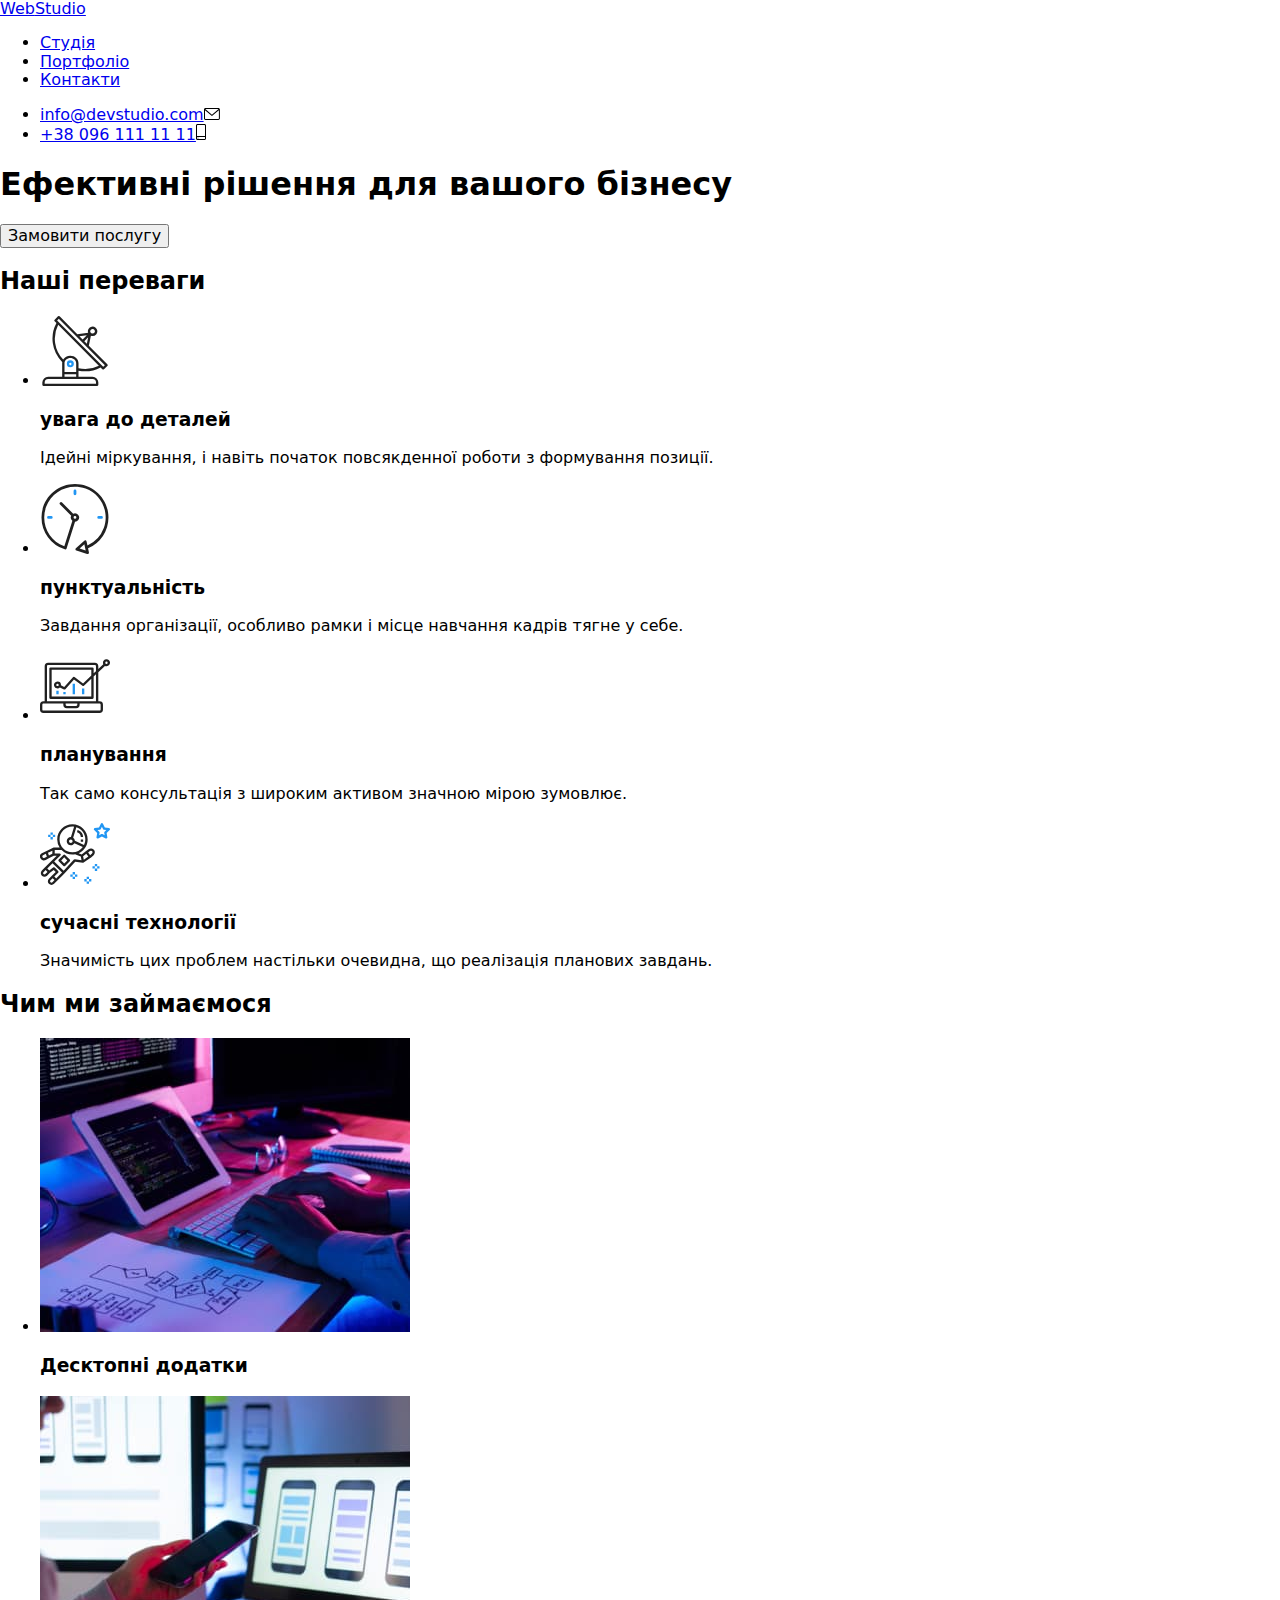
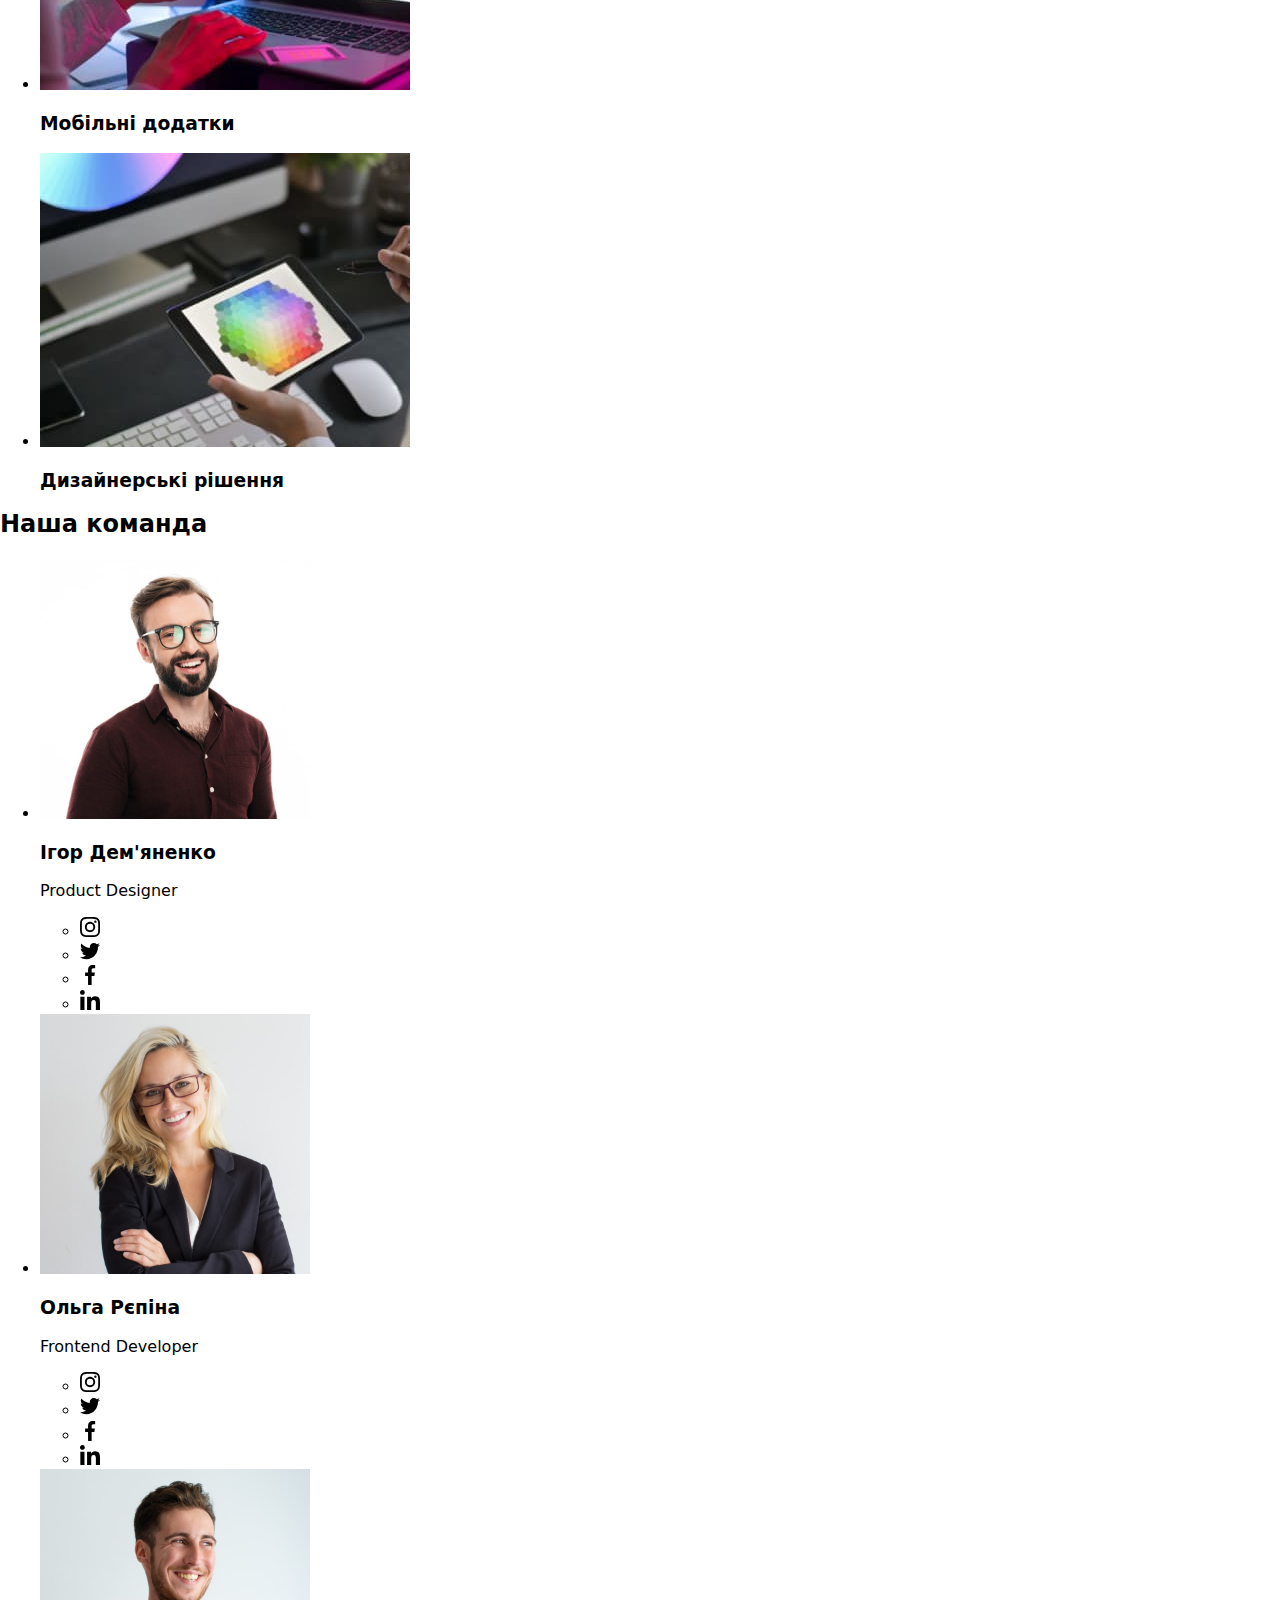
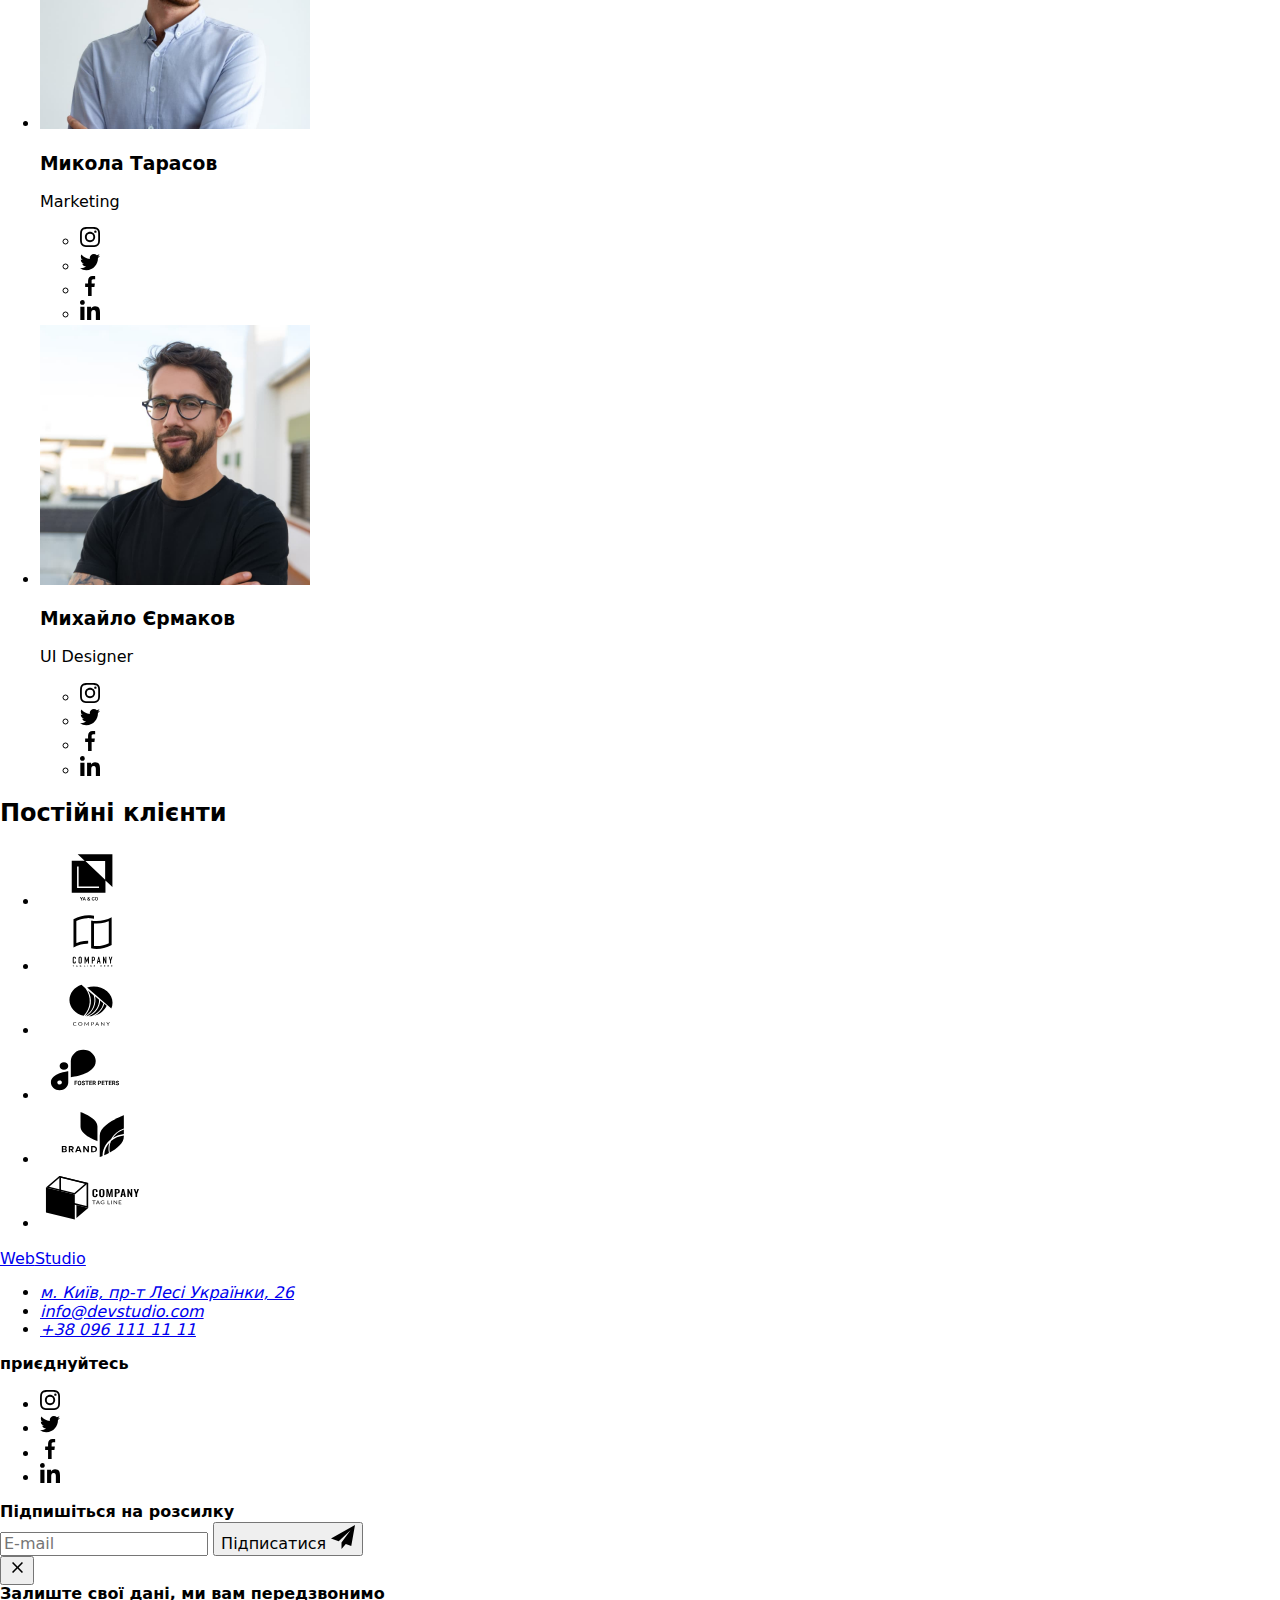
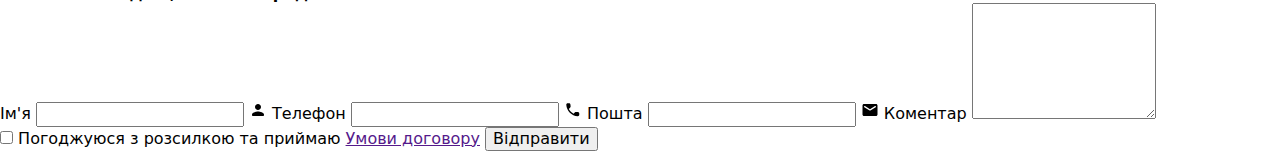
==== index.html @ 2014c384 "копіює минуле ДЗ, кірм стилів" ====
<!DOCTYPE html>
<html lang="uk">

<head>
  <meta charset="UTF-8" />
  <meta http-equiv="X-UA-Compatible" content="IE=edge" />
  <meta name="viewport" content="width=device-width, initial-scale=1.0" />
  <title>Web Studio</title>
  <link rel="preconnect" href="https://fonts.googleapis.com" />
  <link rel="preconnect" href="https://fonts.gstatic.com" crossorigin>
  <link href="https://fonts.googleapis.com/css2?family=Raleway:wght@700&family=Roboto:wght@400;500;700;900&display=swap"
    rel="stylesheet" />
  <link rel="stylesheet" href="https://cdnjs.cloudflare.com/ajax/libs/modern-normalize/1.1.0/modern-normalize.css"
    integrity="sha512-Y0MM+V6ymRKN2zStTqzQ227DWhhp4Mzdo6gnlRnuaNCbc+YN/ZH0sBCLTM4M0oSy9c9VKiCvd4Jk44aCLrNS5Q=="
    crossorigin="anonymous" referrerpolicy="no-referrer" />
  <link rel="stylesheet" href="./css/styles.css" />

<body>
  <header class="header">
    <div class="header-content container">
      <nav class="navigation">
        <a lang="en" class="header-logo" href="./index.html">
          <span class="accent">Web</span>Studio
        </a>
        <ul class="navigation-list">
          <li class="navigation-list-item accent-line"><a class="accent-navigation navigation-link"
              href="./index.html">Студія</a>
          </li>
          <li class="navigation-list-item"><a class="navigation-link" href="./portfolio.html">Портфоліо</a></li>
          <li class="navigation-list-item"><a class="navigation-link" href="/">Контакти</a></li>
        </ul>
      </nav>
      <div class="contact-container">
        <ul class="contact-list">
          <li class="contact-list-item">
            <div class="contact-icon">
              <a class="contact-link" href="mailto:info@devstudio.com">
                info@devstudio.com<svg width="16" height="12" class="contact-icon-svg">
                  <use href="./images/icons.svg#icon-envelope"></use>
                </svg>
              </a>
            </div>
          </li>
          <li class="contact-list-item">
            <div class="contact-icon">
              <a class="contact-link" href="tel:+380961111111">+38 096 111 11 11<svg width="10" height="16"
                  class="contact-icon-svg">
                  <use href="./images/icons.svg#icon-phone"></use>
                </svg>
              </a>
            </div>
          </li>
        </ul>
      </div>
    </div>
  </header>
  <main class="main">
    <section class="hiro-section">
      <div class="container">
        <h1 class="hiro-title">Ефективні рішення для вашого бізнесу</h1>
        <button data-modal-open type="button" class="hiro-button">Замовити послугу</button>
      </div>
    </section>

    <section class="advantage section">
      <div class="container">
        <h2 class="caption visually-hidden">Наші переваги</h2>
        <ul class="advantage-list list">
          <li class="list-item">
            <div class="advantage-container-icon">
              <svg width="70" height="70" class="advantage-icon">
                <use href="./images/icons.svg#icon-antenna"></use>
              </svg>
            </div>
            <h3 class="title">увага до деталей</h3>
            <p class="text">
              Ідейні міркування, і навіть початок повсякденної роботи з
              формування позиції.
            </p>
          </li>
          <li class="list-item">
            <div class="advantage-container-icon">
              <svg width="70" height="70" class="advantage-icon">
                <use href="./images/icons.svg#icon-clock"></use>
              </svg>
            </div>
            <h3 class="title">пунктуальність</h3>
            <p class="text">
              Завдання організації, особливо рамки і місце навчання кадрів тягне
              у себе.
            </p>
          </li>
          <li class="list-item">
            <div class="advantage-container-icon">
              <svg width="70" height="70" class="advantage-icon">
                <use href="./images/icons.svg#icon-diagram"></use>
              </svg>
            </div>
            <h3 class="title">планування</h3>
            <p class="text">
              Так само консультація з широким активом значною мірою зумовлює.
            </p>
          </li>
          <li class="list-item">
            <div class="advantage-container-icon">
              <svg width="70px" height="70" class="advantage-icon">
                <use href="./images/icons.svg#icon-astronaut"></use>
              </svg>
            </div>
            <h3 class="title">сучасні технології</h3>
            <p class="text">
              Значимість цих проблем настільки очевидна, що реалізація планових
              завдань.
            </p>
          </li>
        </ul>
      </div>
    </section>

    <section class="working section">
      <div class="container">
        <h2 class="caption">Чим ми займаємося</h2>
        <ul class="list">
          <li class="list-item">
            <div class="working-position"> <img class="img" src="./images/page1.jpg" alt="Розробка стркутури пробукту"
                width="370" />
              <h3 class="working-title">Десктопні додатки</h3>
            </div>
          </li>
          <li class="list-item">
            <div class="working-position"> <img class="img" src="./images/page2.jpg" alt="Розробка мобільних додатків"
                width="370" />
              <h3 class="working-title">Мобільні додатки</h3>
            </div>
          </li>
          <li class="list-item">
            <div class="working-position"> <img class="img" src="./images/page3.jpg" alt="Дизайн додатків"
                width="370" />
              <h3 class="working-title">Дизайнерські рішення</h3>
            </div>
          </li>
        </ul>
      </div>
    </section>


    <section class="team section">
      <div class="container">
        <h2 class="caption">Наша команда</h2>
        <ul class="list">
          <li class="list-item">
            <img class="img" src="./images/img.jpg" alt="Ігор Дем'яненко Продукт дизайнер" width="270" />
            <div class="team-content">
              <h3 class="title">Ігор Дем'яненко</h3>
              <p class="text" lang="en">Product Designer</p>
              <div class="team-icon">
                <ul class="team-list-icon">
                  <li class="team-item-icon">
                    <a class="team-icon-link" href="https://www.instagram.com/">
                      <svg width="20" height="20" class="team-icon-svg">
                        <use href="./images/icons.svg#icon-instagram"></use>
                      </svg>
                    </a>
                  </li>
                  <li class="team-item-icon">
                    <a class="team-icon-link" href="https://twitter.com/?lang=uk">
                      <svg width="20" height="20" class="team-icon-svg">
                        <use href="./images/icons.svg#icon-twitter"></use>
                      </svg>
                    </a>
                  </li>
                  <li class="team-item-icon">
                    <a class="team-icon-link" href="https://uk-ua.facebook.com/">
                      <svg width="20" height="20" class="team-icon-svg">
                        <use href="./images/icons.svg#icon-facebook"></use>
                      </svg>
                    </a>
                  </li>
                  <li class="team-item-icon">
                    <a class="team-icon-link" href="https://www.linkedin.com/">
                      <svg width="20" height="20" class="team-icon-svg">
                        <use href="./images/icons.svg#icon-linkedin"></use>
                      </svg>
                    </a>
                  </li>
                </ul>
              </div>
            </div>
          </li>
          <li class="list-item">
            <img class="img" src="./images/img1.jpg" alt="Ольга Рєпіна Фронтенд розробник" width="270" />
            <div class="team-content">
              <h3 class="title">Ольга Рєпіна</h3>
              <p class="text" lang="en">Frontend Developer</p>
              <div class="team-icon">
                <ul class="team-list-icon">
                  <li class="team-item-icon">
                    <a class="team-icon-link" href="https://www.instagram.com/">
                      <svg width="20" height="20" class="team-icon-svg">
                        <use href="./images/icons.svg#icon-instagram"></use>
                      </svg>
                    </a>
                  </li>
                  <li class="team-item-icon">
                    <a class="team-icon-link" href="https://twitter.com/?lang=uk">
                      <svg width="20" height="20" class="team-icon-svg">
                        <use href="./images/icons.svg#icon-twitter"></use>
                      </svg>
                    </a>
                  </li>
                  <li class="team-item-icon">
                    <a class="team-icon-link" href="https://uk-ua.facebook.com/">
                      <svg width="20" height="20" class="team-icon-svg">
                        <use href="./images/icons.svg#icon-facebook"></use>
                      </svg>
                    </a>
                  </li>
                  <li class="team-item-icon">
                    <a class="team-icon-link" href="https://www.linkedin.com/">
                      <svg width="20" height="20" class="team-icon-svg">
                        <use href="./images/icons.svg#icon-linkedin"></use>
                      </svg>
                    </a>
                  </li>
                </ul>
              </div>
            </div>
          </li>
          <li class="list-item">
            <img class="img" src="./images/img2.jpg" alt="Микола Тарасов Маркетолог" width="270" />
            <div class="team-content">
              <h3 class="title">Микола Тарасов</h3>
              <p class="text" lang="en">Marketing</p>
              <div class="team-icon">
                <ul class="team-list-icon">
                  <li class="team-item-icon">
                    <a class="team-icon-link" href="https://www.instagram.com/">
                      <svg width="20" height="20" class="team-icon-svg">
                        <use href="./images/icons.svg#icon-instagram"></use>
                      </svg>
                    </a>
                  </li>
                  <li class="team-item-icon">
                    <a class="team-icon-link" href="https://twitter.com/?lang=uk">
                      <svg width="20" height="20" class="team-icon-svg">
                        <use href="./images/icons.svg#icon-twitter"></use>
                      </svg>
                    </a>
                  </li>
                  <li class="team-item-icon">
                    <a class="team-icon-link" href="https://uk-ua.facebook.com/">
                      <svg width="20" height="20" class="team-icon-svg">
                        <use href="./images/icons.svg#icon-facebook"></use>
                      </svg>
                    </a>
                  </li>
                  <li class="team-item-icon">
                    <a class="team-icon-link" href="https://www.linkedin.com/">
                      <svg width="20" height="20" class="team-icon-svg">
                        <use href="./images/icons.svg#icon-linkedin"></use>
                      </svg>
                    </a>
                  </li>
                </ul>
              </div>
            </div>
          </li>
          <li class="list-item">
            <img class="img" src="./images/img3.jpg" alt="Михайло Єрмаков Дизайнер" width="270" />
            <div class="team-content">
              <h3 class="title">Михайло Єрмаков</h3>
              <p class="text" lang="en">UI Designer</p>
              <div class="team-icon">
                <ul class="team-list-icon">
                  <li class="team-item-icon">
                    <a class="team-icon-link" href="https://www.instagram.com/">
                      <svg width="20" height="20" class="team-icon-svg">
                        <use href="./images/icons.svg#icon-instagram"></use>
                      </svg>
                    </a>
                  </li>
                  <li class="team-item-icon">
                    <a class="team-icon-link" href="https://twitter.com/?lang=uk">
                      <svg width="20" height="20" class="team-icon-svg">
                        <use href="./images/icons.svg#icon-twitter"></use>
                      </svg>
                    </a>
                  </li>
                  <li class="team-item-icon">
                    <a class="team-icon-link" href="https://uk-ua.facebook.com/">
                      <svg width="20" height="20" class="team-icon-svg">
                        <use href="./images/icons.svg#icon-facebook"></use>
                      </svg>
                    </a>
                  </li>
                  <li class="team-item-icon">
                    <a class="team-icon-link" href="https://www.linkedin.com/">
                      <svg width="20" height="20" class="team-icon-svg">
                        <use href="./images/icons.svg#icon-linkedin"></use>
                      </svg>
                    </a>
                  </li>
                </ul>
              </div>
            </div>
          </li>
        </ul>
      </div>
    </section>
    <section class="clients">
      <div class="container">
        <h2 class="caption">Постійні клієнти
        </h2>
        <ul class="clients-list list">
          <li class="clients-icon-item"><a class="clients-icon-link" href="">
              <svg class="clients-icon-svg" width="106" height="60">
                <use href="./images/icons.svg#icon-Logo1"></use>
              </svg>
            </a>
          </li>
          <li class="clients-icon-item"><a class="clients-icon-link" href="">
              <svg class="clients-icon-svg" width="106" height="60">
                <use href="./images/icons.svg#icon-Logo2"></use>
              </svg>
            </a>
          </li>
          <li class="clients-icon-item"><a class="clients-icon-link" href="">
              <svg class="clients-icon-svg" width="106" height="60">
                <use href="./images/icons.svg#icon-Logo3"></use>
              </svg>
            </a>
          </li>
          <li class="clients-icon-item"><a class="clients-icon-link" href="">
              <svg class="clients-icon-svg" width="106" height="60">
                <use href="./images/icons.svg#icon-Logo4"></use>
              </svg>
            </a>
          </li>
          <li class="clients-icon-item"><a class="clients-icon-link" href="">
              <svg class="clients-icon-svg" width="106" height="60">
                <use href="./images/icons.svg#icon-Logo5"></use>
              </svg>
            </a>
          </li>
          <li class="clients-icon-item"><a class="clients-icon-link" href="">
              <svg class="clients-icon-svg" width="106" height="60">
                <use href="./images/icons.svg#icon-Logo6"></use>
              </svg>
            </a>
          </li>
        </ul>
      </div>
    </section>
  </main>
  <footer class="footer">
    <div class="footer-flexbox container">
      <div class="footer-flex-adress">
        <a lang="en" class="footer-logo" href="./index.html">
          <span class="accent">Web</span>Studio
        </a>
        <address class="footer-adress">
          <ul class="footer-list">
            <li class="list-item"><a class="footer-link" href="/"><span class="footer-span">м. Київ, пр-т Лесі
                  Українки,
                  26</span></a></li>
            <li class="list-item"><a class="footer-link" href="mailto:info@devstudio.com">info@devstudio.com</a>
            </li>
            <li class="list-item"><a class="footer-link" href="tel:+380961111111">+38 096 111 11 11</a></li>
          </ul>
        </address>
      </div>
      <div class="footer-flex-icon">
        <strong class="footer-caption">приєднуйтесь</strong>
        <ul class="footer-list-icon">
          <li class="footer-item-icon">
            <a class="footer-icon-link" href="https://www.instagram.com/">
              <svg width="20" height="20" class="team-icon-svg">
                <use href="./images/icons.svg#icon-instagram"></use>
              </svg>
            </a>
          </li>
          <li class="footer-item-icon">
            <a class="footer-icon-link" href="https://twitter.com/?lang=uk">
              <svg width="20" height="20" class="team-icon-svg">
                <use href="./images/icons.svg#icon-twitter"></use>
              </svg>
            </a>
          </li>
          <li class="footer-item-icon">
            <a class="footer-icon-link" href="https://uk-ua.facebook.com/">
              <svg width="20" height="20" class="team-icon-svg">
                <use href="./images/icons.svg#icon-facebook"></use>
              </svg>
            </a>
          </li>
          <li class="footer-item-icon">
            <a class="footer-icon-link" href="https://www.linkedin.com/">
              <svg width="20" height="20" class="team-icon-svg">
                <use href="./images/icons.svg#icon-linkedin"></use>
              </svg>
            </a>
          </li>
        </ul>
      </div>
      <div class="footer-form-position">
        <strong class="footer-caption">Підпишіться на розсилку</strong>
        <form class="footer-form">
          <label class="footer-label">
            <input class="footer-input" lang="en" type="email" placeholder="E-mail" />
          </label>
          <button type="submit" class="footer-form-btn">Підписатися
            <svg width="24" height="24" class="footer-form-icon">
              <use href="./images/icons.svg#icon-send"></use>
            </svg>
          </button>
        </form>
      </div>
    </div>
  </footer>
  <!-- модальне вікно -->
  <div data-modal class="backdrop is-hidden">
    <div class="modal">
      <button type="button" class="modal-button" data-modal-close>
        <svg width="18" height="18">
          <use href="./images/icons.svg#icon-close"></use>
        </svg>
      </button>
      <form class="form">
        <strong class="form-title">Залиште свої дані, ми вам передзвонимо</strong>

        <div class="form-position">
          <label for="name" class="label">Ім'я
            <input type="text" class="label-input" id="name">
            <svg class="form-icon" width="18" height="18">
              <use href="./images/icons.svg#icon-person"></use>
            </svg>
          </label>

          <label for="tel" class="label">Телефон
            <input type="tel" class="label-input" id="tel">
            <svg class="form-icon" width="18" height="18">
              <use href="./images/icons.svg#icon-phone2"></use>
            </svg>
          </label>

          <label for="email" class="label">Пошта
            <input type="email" class="label-input" id="email">
            <svg class="form-icon" width="18" height="18">
              <use href="./images/icons.svg#icon-email"></use>
            </svg>
          </label>

          <label class="label">Коментар
            <textarea class="form-textarea" name="textarea" rows="6" placeholder="Введіть текст">
                   </textarea>
          </label>
        </div>
        <label for="checkbox" class="label-checkbox">
          <input type="checkbox" class="input-checkbox" id="checkbox">
          <span class="icon-checkbox"></span>
          Погоджуюся з розсилкою та приймаю <a href="" class="form-link">Умови
            договору</a>
        </label>

        <button type="submit" class="form-btn">Відправити</button>

      </form>
    </div>

  </div>

  <script src="./js/modal.js"></script>
</body>

</html>
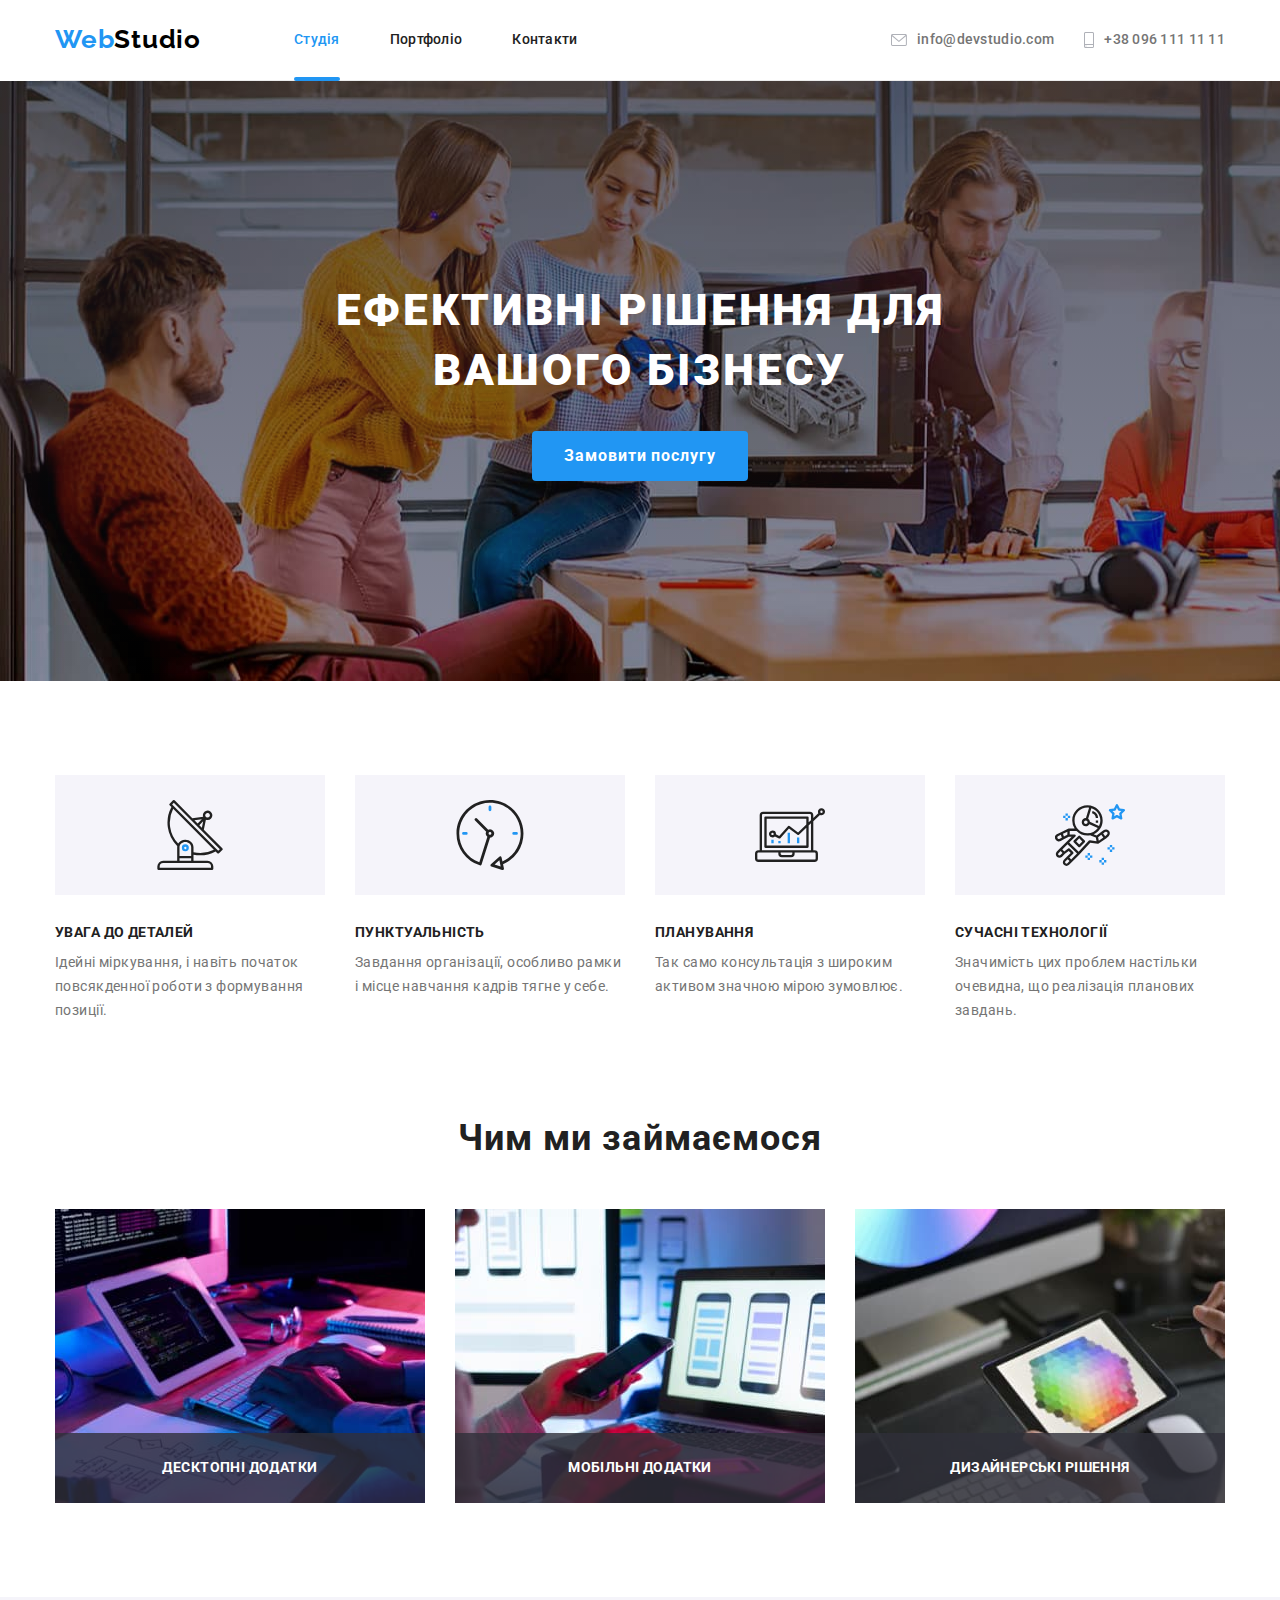
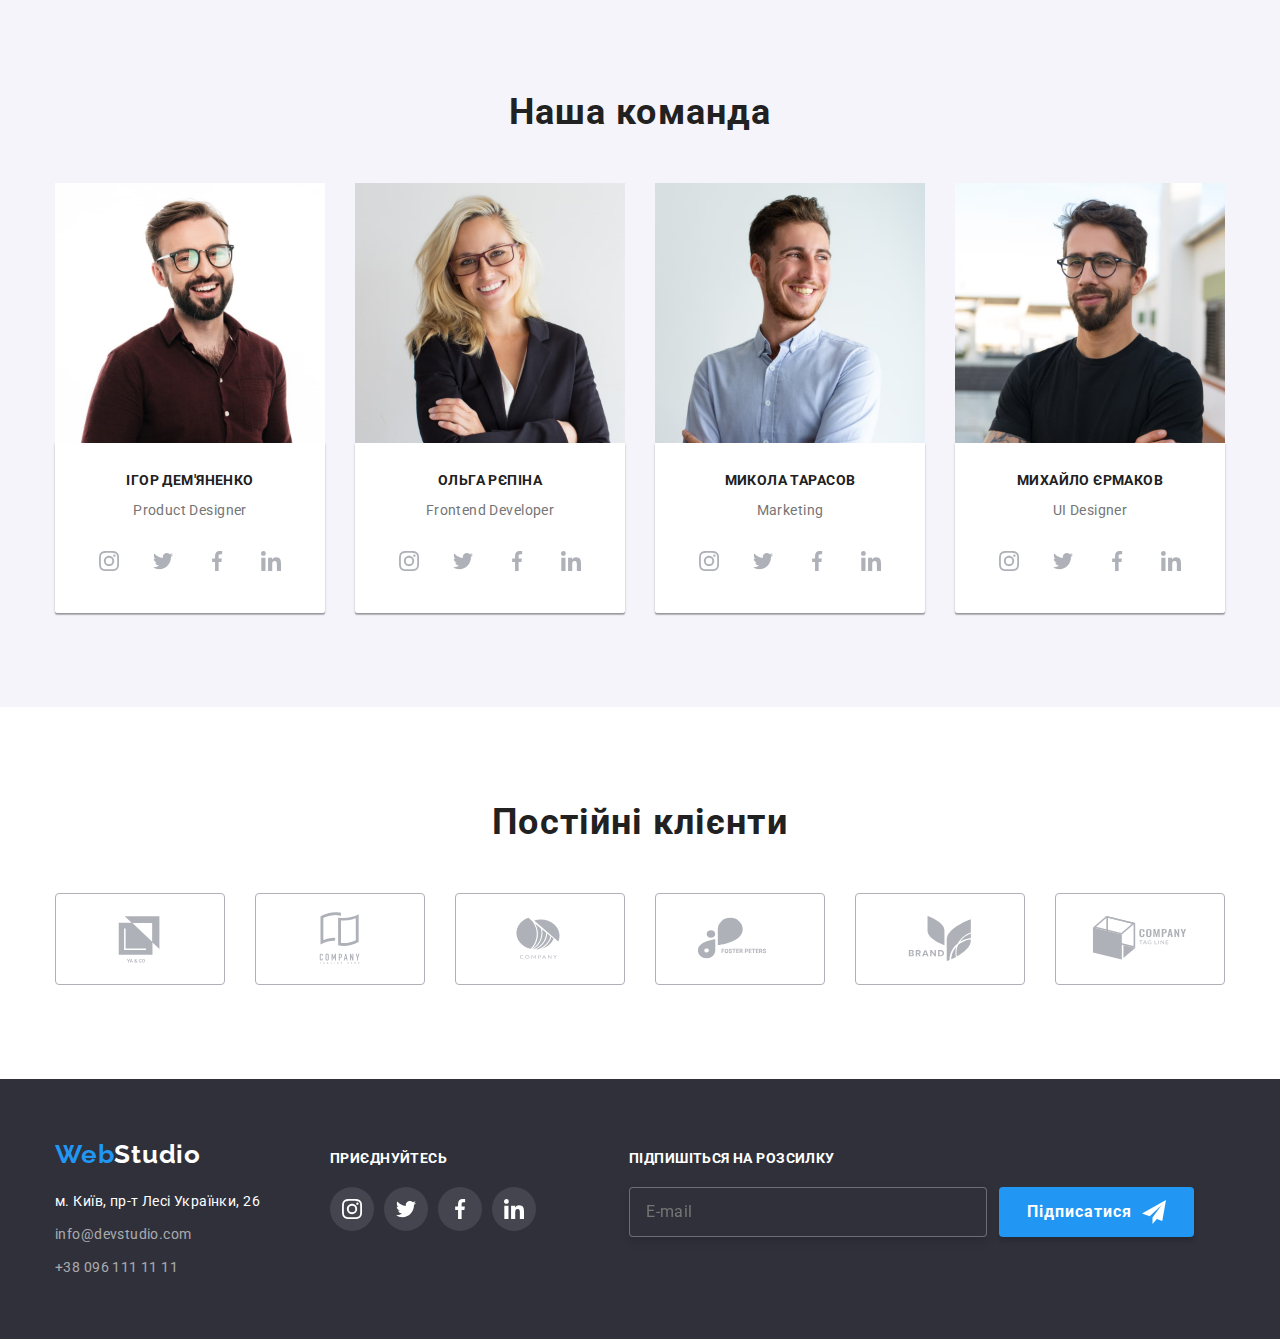
==== commit 55374d6c: "переіменування класів по BEM+ підлючення scss index.html" ====
--- a/index.html
+++ b/index.html
@@ -13,403 +13,400 @@
   <link rel="stylesheet" href="https://cdnjs.cloudflare.com/ajax/libs/modern-normalize/1.1.0/modern-normalize.css"
     integrity="sha512-Y0MM+V6ymRKN2zStTqzQ227DWhhp4Mzdo6gnlRnuaNCbc+YN/ZH0sBCLTM4M0oSy9c9VKiCvd4Jk44aCLrNS5Q=="
     crossorigin="anonymous" referrerpolicy="no-referrer" />
-  <link rel="stylesheet" href="./css/styles.css" />
+  <link rel="stylesheet" href="./css/main.min.css" />
 
 <body>
-  <header class="header">
-    <div class="header-content container">
-      <nav class="navigation">
-        <a lang="en" class="header-logo" href="./index.html">
-          <span class="accent">Web</span>Studio
+  <header class="header container">
+    <nav class="navigation">
+      <a lang="en" class="logo" href="./index.html">
+        <span class="logo--accent">Web</span>Studio
+      </a>
+      <ul class="navigation__list">
+        <li class="navigation__item accent-line"><a class="navigation__link navigation__link--accent"
+            href="./index.html">Студія</a>
+        </li>
+        <li class="navigation__item"><a class="navigation__link" href="./portfolio.html">Портфоліо</a></li>
+        <li class="navigation__item"><a class="navigation__link" href="/">Контакти</a></li>
+      </ul>
+    </nav>
+    <!-- <div class="contact-container"> -->
+    <ul class="contact__list">
+      <li class="contact__item">
+        <!-- <div class="contact__icon"> -->
+        <a class="contact__link" href="mailto:info@devstudio.com">
+          info@devstudio.com<svg width="16" height="12" class="contact__icon">
+            <use href="./images/icons.svg#icon-envelope"></use>
+          </svg>
         </a>
-        <ul class="navigation-list">
-          <li class="navigation-list-item accent-line"><a class="accent-navigation navigation-link"
-              href="./index.html">Студія</a>
-          </li>
-          <li class="navigation-list-item"><a class="navigation-link" href="./portfolio.html">Портфоліо</a></li>
-          <li class="navigation-list-item"><a class="navigation-link" href="/">Контакти</a></li>
-        </ul>
-      </nav>
-      <div class="contact-container">
-        <ul class="contact-list">
-          <li class="contact-list-item">
-            <div class="contact-icon">
-              <a class="contact-link" href="mailto:info@devstudio.com">
-                info@devstudio.com<svg width="16" height="12" class="contact-icon-svg">
-                  <use href="./images/icons.svg#icon-envelope"></use>
-                </svg>
-              </a>
-            </div>
-          </li>
-          <li class="contact-list-item">
-            <div class="contact-icon">
-              <a class="contact-link" href="tel:+380961111111">+38 096 111 11 11<svg width="10" height="16"
-                  class="contact-icon-svg">
-                  <use href="./images/icons.svg#icon-phone"></use>
-                </svg>
-              </a>
-            </div>
-          </li>
-        </ul>
-      </div>
-    </div>
+        <!-- </div> -->
+      </li>
+      <li class="contact__item">
+        <!-- <div class="contact__icon"> -->
+        <a class="contact__link" href="tel:+380961111111">+38 096 111 11 11<svg width="10" height="16"
+            class="contact__icon">
+            <use href="./images/icons.svg#icon-phone"></use>
+          </svg>
+        </a>
+        <!-- </div> -->
+      </li>
+    </ul>
+    <!-- </div> -->
   </header>
   <main class="main">
-    <section class="hiro-section">
-      <div class="container">
-        <h1 class="hiro-title">Ефективні рішення для вашого бізнесу</h1>
-        <button data-modal-open type="button" class="hiro-button">Замовити послугу</button>
+    <section class="hero-section">
+      <div class="container hero__container">
+        <h1 class="hero__title">Ефективні рішення для вашого бізнесу</h1>
+        <button data-modal-open type="button" class="hero__button">Замовити послугу</button>
       </div>
     </section>
 
-    <section class="advantage section">
+    <section class="advantage container">
+      <!-- <div class="container"> -->
+      <h2 class="caption visually-hidden">Наші переваги</h2>
+      <ul class="advantage__list">
+        <li class="advantage__item">
+          <div class="advantage__container">
+            <svg width="70" height="70" class="advantage__icon">
+              <use href="./images/icons.svg#icon-antenna"></use>
+            </svg>
+          </div>
+          <h3 class="title">увага до деталей</h3>
+          <p class="text">
+            Ідейні міркування, і навіть початок повсякденної роботи з
+            формування позиції.
+          </p>
+        </li>
+        <li class="advantage__item">
+          <div class="advantage__container">
+            <svg width="70" height="70" class="advantage__icon">
+              <use href="./images/icons.svg#icon-clock"></use>
+            </svg>
+          </div>
+          <h3 class="title">пунктуальність</h3>
+          <p class="text">
+            Завдання організації, особливо рамки і місце навчання кадрів тягне
+            у себе.
+          </p>
+        </li>
+        <li class="advantage__item">
+          <div class="advantage__container">
+            <svg width="70" height="70" class="advantage__icon">
+              <use href="./images/icons.svg#icon-diagram"></use>
+            </svg>
+          </div>
+          <h3 class="title">планування</h3>
+          <p class="text">
+            Так само консультація з широким активом значною мірою зумовлює.
+          </p>
+        </li>
+        <li class="advantage__item">
+          <div class="advantage__container">
+            <svg width="70px" height="70" class="advantage__icon">
+              <use href="./images/icons.svg#icon-astronaut"></use>
+            </svg>
+          </div>
+          <h3 class="title">сучасні технології</h3>
+          <p class="text">
+            Значимість цих проблем настільки очевидна, що реалізація планових
+            завдань.
+          </p>
+        </li>
+      </ul>
+      <!-- </div> -->
+    </section>
+
+    <section class="working container">
+      <!-- <div class=""> -->
+      <h2 class="caption">Чим ми займаємося</h2>
+      <ul class="working__list">
+        <li class="working__item">
+          <div class="working__position"> <img class="img" src="./images/page1.jpg" alt="Розробка стркутури пробукту"
+              width="370" />
+            <h3 class="title working__title">Десктопні додатки</h3>
+          </div>
+        </li>
+        <li class="working__item">
+          <div class="working__position"> <img class="img" src="./images/page2.jpg" alt="Розробка мобільних додатків"
+              width="370" />
+            <h3 class="title working__title">Мобільні додатки</h3>
+          </div>
+        </li>
+        <li class="working__item">
+          <div class="working__position"> <img class="img" src="./images/page3.jpg" alt="Дизайн додатків" width="370" />
+            <h3 class="title working__title">Дизайнерські рішення</h3>
+          </div>
+        </li>
+      </ul>
+      <!-- </div> -->
+    </section>
+
+
+    <section class="team">
       <div class="container">
-        <h2 class="caption visually-hidden">Наші переваги</h2>
-        <ul class="advantage-list list">
-          <li class="list-item">
-            <div class="advantage-container-icon">
-              <svg width="70" height="70" class="advantage-icon">
-                <use href="./images/icons.svg#icon-antenna"></use>
-              </svg>
+        <h2 class="caption">Наша команда</h2>
+        <ul class="team__list">
+          <li class="team__item">
+            <img class="img" src="./images/img.jpg" alt="Ігор Дем'яненко Продукт дизайнер" width="270" />
+            <div class="team__card">
+              <h3 class="title">Ігор Дем'яненко</h3>
+              <p class="text" lang="en">Product Designer</p>
+              <!-- <div class="team-position"> -->
+              <ul class="team-icon__list">
+                <li class="team-icon__item">
+                  <a class="team-icon__link" href="https://www.instagram.com/">
+                    <svg width="20" height="20" class="icon team__icon">
+                      <use href="./images/icons.svg#icon-instagram"></use>
+                    </svg>
+                  </a>
+                </li>
+                <li class="team-item__icon">
+                  <a class="team-icon__link" href="https://twitter.com/?lang=uk">
+                    <svg width="20" height="20" class="icon team__icon">
+                      <use href="./images/icons.svg#icon-twitter"></use>
+                    </svg>
+                  </a>
+                </li>
+                <li class="team-item__icon">
+                  <a class="team-icon__link" href="https://uk-ua.facebook.com/">
+                    <svg width="20" height="20" class="icon team__icon">
+                      <use href="./images/icons.svg#icon-facebook"></use>
+                    </svg>
+                  </a>
+                </li>
+                <li class="team-item__icon">
+                  <a class="team-icon__link" href="https://www.linkedin.com/">
+                    <svg width="20" height="20" class="icon team__icon">
+                      <use href="./images/icons.svg#icon-linkedin"></use>
+                    </svg>
+                  </a>
+                </li>
+              </ul>
             </div>
-            <h3 class="title">увага до деталей</h3>
-            <p class="text">
-              Ідейні міркування, і навіть початок повсякденної роботи з
-              формування позиції.
-            </p>
-          </li>
-          <li class="list-item">
-            <div class="advantage-container-icon">
-              <svg width="70" height="70" class="advantage-icon">
-                <use href="./images/icons.svg#icon-clock"></use>
-              </svg>
+            <!-- </div> -->
+          </li>
+          <li class="team__item">
+            <img class="img" src="./images/img1.jpg" alt="Ольга Рєпіна Фронтенд розробник" width="270" />
+            <div class="team__card">
+              <h3 class="title">Ольга Рєпіна</h3>
+              <p class="text" lang="en">Frontend Developer</p>
+              <!-- <div class="team-icon"> -->
+              <ul class="team-icon__list">
+                <li class="team-icon__item">
+                  <a class="team-icon__link" href="https://www.instagram.com/">
+                    <svg width="20" height="20" class="icon team__icon">
+                      <use href="./images/icons.svg#icon-instagram"></use>
+                    </svg>
+                  </a>
+                </li>
+                <li class="team-icon__item">
+                  <a class="team-icon__link" href="https://twitter.com/?lang=uk">
+                    <svg width="20" height="20" class="icon team__icon">
+                      <use href="./images/icons.svg#icon-twitter"></use>
+                    </svg>
+                  </a>
+                </li>
+                <li class="team-icon__item">
+                  <a class="team-icon__link" href="https://uk-ua.facebook.com/">
+                    <svg width="20" height="20" class="icon team__icon">
+                      <use href="./images/icons.svg#icon-facebook"></use>
+                    </svg>
+                  </a>
+                </li>
+                <li class="team-icon__item">
+                  <a class="team-icon__link" href="https://www.linkedin.com/">
+                    <svg width="20" height="20" class="icon team__icon">
+                      <use href="./images/icons.svg#icon-linkedin"></use>
+                    </svg>
+                  </a>
+                </li>
+              </ul>
             </div>
-            <h3 class="title">пунктуальність</h3>
-            <p class="text">
-              Завдання організації, особливо рамки і місце навчання кадрів тягне
-              у себе.
-            </p>
-          </li>
-          <li class="list-item">
-            <div class="advantage-container-icon">
-              <svg width="70" height="70" class="advantage-icon">
-                <use href="./images/icons.svg#icon-diagram"></use>
-              </svg>
+            <!-- </div> -->
+          </li>
+          <li class="team__item">
+            <img class="img" src="./images/img2.jpg" alt="Микола Тарасов Маркетолог" width="270" />
+            <div class="team__card">
+              <h3 class="title">Микола Тарасов</h3>
+              <p class="text" lang="en">Marketing</p>
+              <!-- <div class="team-icon"> -->
+              <ul class="team-icon__list">
+                <li class="team-icon__item">
+                  <a class="team-icon__link" href="https://www.instagram.com/">
+                    <svg width="20" height="20" class="icon team__icon">
+                      <use href="./images/icons.svg#icon-instagram"></use>
+                    </svg>
+                  </a>
+                </li>
+                <li class="team-icon__item">
+                  <a class="team-icon__link" href="https://twitter.com/?lang=uk">
+                    <svg width="20" height="20" class="icon team__icon">
+                      <use href="./images/icons.svg#icon-twitter"></use>
+                    </svg>
+                  </a>
+                </li>
+                <li class="team-icon__item">
+                  <a class="team-icon__link" href="https://uk-ua.facebook.com/">
+                    <svg width="20" height="20" class="icon team__icon">
+                      <use href="./images/icons.svg#icon-facebook"></use>
+                    </svg>
+                  </a>
+                </li>
+                <li class="team-icon__item">
+                  <a class="team-icon__link" href="https://www.linkedin.com/">
+                    <svg width="20" height="20" class="icon team__icon">
+                      <use href="./images/icons.svg#icon-linkedin"></use>
+                    </svg>
+                  </a>
+                </li>
+              </ul>
             </div>
-            <h3 class="title">планування</h3>
-            <p class="text">
-              Так само консультація з широким активом значною мірою зумовлює.
-            </p>
-          </li>
-          <li class="list-item">
-            <div class="advantage-container-icon">
-              <svg width="70px" height="70" class="advantage-icon">
-                <use href="./images/icons.svg#icon-astronaut"></use>
-              </svg>
+            <!-- </div> -->
+          </li>
+          <li class="team__item">
+            <img class="img" src="./images/img3.jpg" alt="Михайло Єрмаков Дизайнер" width="270" />
+            <div class="team__card">
+              <h3 class="title">Михайло Єрмаков</h3>
+              <p class="text" lang="en">UI Designer</p>
+              <!-- <div class="team-icon"> -->
+              <ul class="team-icon__list">
+                <li class="team-icon__item">
+                  <a class="team-icon__link" href="https://www.instagram.com/">
+                    <svg width="20" height="20" class="icon team__icon">
+                      <use href="./images/icons.svg#icon-instagram"></use>
+                    </svg>
+                  </a>
+                </li>
+                <li class="team-icon__item">
+                  <a class="team-icon__link" href="https://twitter.com/?lang=uk">
+                    <svg width="20" height="20" class="icon team__icon">
+                      <use href="./images/icons.svg#icon-twitter"></use>
+                    </svg>
+                  </a>
+                </li>
+                <li class="team-icon__item">
+                  <a class="team-icon__link" href="https://uk-ua.facebook.com/">
+                    <svg width="20" height="20" class="icon team__icon">
+                      <use href="./images/icons.svg#icon-facebook"></use>
+                    </svg>
+                  </a>
+                </li>
+                <li class="team-icon__item">
+                  <a class="team-icon__link" href="https://www.linkedin.com/">
+                    <svg width="20" height="20" class="icon team__icon">
+                      <use href="./images/icons.svg#icon-linkedin"></use>
+                    </svg>
+                  </a>
+                </li>
+              </ul>
             </div>
-            <h3 class="title">сучасні технології</h3>
-            <p class="text">
-              Значимість цих проблем настільки очевидна, що реалізація планових
-              завдань.
-            </p>
+            <!-- </div> -->
           </li>
         </ul>
       </div>
     </section>
-
-    <section class="working section">
-      <div class="container">
-        <h2 class="caption">Чим ми займаємося</h2>
-        <ul class="list">
-          <li class="list-item">
-            <div class="working-position"> <img class="img" src="./images/page1.jpg" alt="Розробка стркутури пробукту"
-                width="370" />
-              <h3 class="working-title">Десктопні додатки</h3>
-            </div>
-          </li>
-          <li class="list-item">
-            <div class="working-position"> <img class="img" src="./images/page2.jpg" alt="Розробка мобільних додатків"
-                width="370" />
-              <h3 class="working-title">Мобільні додатки</h3>
-            </div>
-          </li>
-          <li class="list-item">
-            <div class="working-position"> <img class="img" src="./images/page3.jpg" alt="Дизайн додатків"
-                width="370" />
-              <h3 class="working-title">Дизайнерські рішення</h3>
-            </div>
-          </li>
-        </ul>
-      </div>
-    </section>
-
-
-    <section class="team section">
-      <div class="container">
-        <h2 class="caption">Наша команда</h2>
-        <ul class="list">
-          <li class="list-item">
-            <img class="img" src="./images/img.jpg" alt="Ігор Дем'яненко Продукт дизайнер" width="270" />
-            <div class="team-content">
-              <h3 class="title">Ігор Дем'яненко</h3>
-              <p class="text" lang="en">Product Designer</p>
-              <div class="team-icon">
-                <ul class="team-list-icon">
-                  <li class="team-item-icon">
-                    <a class="team-icon-link" href="https://www.instagram.com/">
-                      <svg width="20" height="20" class="team-icon-svg">
-                        <use href="./images/icons.svg#icon-instagram"></use>
-                      </svg>
-                    </a>
-                  </li>
-                  <li class="team-item-icon">
-                    <a class="team-icon-link" href="https://twitter.com/?lang=uk">
-                      <svg width="20" height="20" class="team-icon-svg">
-                        <use href="./images/icons.svg#icon-twitter"></use>
-                      </svg>
-                    </a>
-                  </li>
-                  <li class="team-item-icon">
-                    <a class="team-icon-link" href="https://uk-ua.facebook.com/">
-                      <svg width="20" height="20" class="team-icon-svg">
-                        <use href="./images/icons.svg#icon-facebook"></use>
-                      </svg>
-                    </a>
-                  </li>
-                  <li class="team-item-icon">
-                    <a class="team-icon-link" href="https://www.linkedin.com/">
-                      <svg width="20" height="20" class="team-icon-svg">
-                        <use href="./images/icons.svg#icon-linkedin"></use>
-                      </svg>
-                    </a>
-                  </li>
-                </ul>
-              </div>
-            </div>
-          </li>
-          <li class="list-item">
-            <img class="img" src="./images/img1.jpg" alt="Ольга Рєпіна Фронтенд розробник" width="270" />
-            <div class="team-content">
-              <h3 class="title">Ольга Рєпіна</h3>
-              <p class="text" lang="en">Frontend Developer</p>
-              <div class="team-icon">
-                <ul class="team-list-icon">
-                  <li class="team-item-icon">
-                    <a class="team-icon-link" href="https://www.instagram.com/">
-                      <svg width="20" height="20" class="team-icon-svg">
-                        <use href="./images/icons.svg#icon-instagram"></use>
-                      </svg>
-                    </a>
-                  </li>
-                  <li class="team-item-icon">
-                    <a class="team-icon-link" href="https://twitter.com/?lang=uk">
-                      <svg width="20" height="20" class="team-icon-svg">
-                        <use href="./images/icons.svg#icon-twitter"></use>
-                      </svg>
-                    </a>
-                  </li>
-                  <li class="team-item-icon">
-                    <a class="team-icon-link" href="https://uk-ua.facebook.com/">
-                      <svg width="20" height="20" class="team-icon-svg">
-                        <use href="./images/icons.svg#icon-facebook"></use>
-                      </svg>
-                    </a>
-                  </li>
-                  <li class="team-item-icon">
-                    <a class="team-icon-link" href="https://www.linkedin.com/">
-                      <svg width="20" height="20" class="team-icon-svg">
-                        <use href="./images/icons.svg#icon-linkedin"></use>
-                      </svg>
-                    </a>
-                  </li>
-                </ul>
-              </div>
-            </div>
-          </li>
-          <li class="list-item">
-            <img class="img" src="./images/img2.jpg" alt="Микола Тарасов Маркетолог" width="270" />
-            <div class="team-content">
-              <h3 class="title">Микола Тарасов</h3>
-              <p class="text" lang="en">Marketing</p>
-              <div class="team-icon">
-                <ul class="team-list-icon">
-                  <li class="team-item-icon">
-                    <a class="team-icon-link" href="https://www.instagram.com/">
-                      <svg width="20" height="20" class="team-icon-svg">
-                        <use href="./images/icons.svg#icon-instagram"></use>
-                      </svg>
-                    </a>
-                  </li>
-                  <li class="team-item-icon">
-                    <a class="team-icon-link" href="https://twitter.com/?lang=uk">
-                      <svg width="20" height="20" class="team-icon-svg">
-                        <use href="./images/icons.svg#icon-twitter"></use>
-                      </svg>
-                    </a>
-                  </li>
-                  <li class="team-item-icon">
-                    <a class="team-icon-link" href="https://uk-ua.facebook.com/">
-                      <svg width="20" height="20" class="team-icon-svg">
-                        <use href="./images/icons.svg#icon-facebook"></use>
-                      </svg>
-                    </a>
-                  </li>
-                  <li class="team-item-icon">
-                    <a class="team-icon-link" href="https://www.linkedin.com/">
-                      <svg width="20" height="20" class="team-icon-svg">
-                        <use href="./images/icons.svg#icon-linkedin"></use>
-                      </svg>
-                    </a>
-                  </li>
-                </ul>
-              </div>
-            </div>
-          </li>
-          <li class="list-item">
-            <img class="img" src="./images/img3.jpg" alt="Михайло Єрмаков Дизайнер" width="270" />
-            <div class="team-content">
-              <h3 class="title">Михайло Єрмаков</h3>
-              <p class="text" lang="en">UI Designer</p>
-              <div class="team-icon">
-                <ul class="team-list-icon">
-                  <li class="team-item-icon">
-                    <a class="team-icon-link" href="https://www.instagram.com/">
-                      <svg width="20" height="20" class="team-icon-svg">
-                        <use href="./images/icons.svg#icon-instagram"></use>
-                      </svg>
-                    </a>
-                  </li>
-                  <li class="team-item-icon">
-                    <a class="team-icon-link" href="https://twitter.com/?lang=uk">
-                      <svg width="20" height="20" class="team-icon-svg">
-                        <use href="./images/icons.svg#icon-twitter"></use>
-                      </svg>
-                    </a>
-                  </li>
-                  <li class="team-item-icon">
-                    <a class="team-icon-link" href="https://uk-ua.facebook.com/">
-                      <svg width="20" height="20" class="team-icon-svg">
-                        <use href="./images/icons.svg#icon-facebook"></use>
-                      </svg>
-                    </a>
-                  </li>
-                  <li class="team-item-icon">
-                    <a class="team-icon-link" href="https://www.linkedin.com/">
-                      <svg width="20" height="20" class="team-icon-svg">
-                        <use href="./images/icons.svg#icon-linkedin"></use>
-                      </svg>
-                    </a>
-                  </li>
-                </ul>
-              </div>
-            </div>
-          </li>
-        </ul>
-      </div>
-    </section>
-    <section class="clients">
-      <div class="container">
-        <h2 class="caption">Постійні клієнти
-        </h2>
-        <ul class="clients-list list">
-          <li class="clients-icon-item"><a class="clients-icon-link" href="">
-              <svg class="clients-icon-svg" width="106" height="60">
-                <use href="./images/icons.svg#icon-Logo1"></use>
-              </svg>
-            </a>
-          </li>
-          <li class="clients-icon-item"><a class="clients-icon-link" href="">
-              <svg class="clients-icon-svg" width="106" height="60">
-                <use href="./images/icons.svg#icon-Logo2"></use>
-              </svg>
-            </a>
-          </li>
-          <li class="clients-icon-item"><a class="clients-icon-link" href="">
-              <svg class="clients-icon-svg" width="106" height="60">
-                <use href="./images/icons.svg#icon-Logo3"></use>
-              </svg>
-            </a>
-          </li>
-          <li class="clients-icon-item"><a class="clients-icon-link" href="">
-              <svg class="clients-icon-svg" width="106" height="60">
-                <use href="./images/icons.svg#icon-Logo4"></use>
-              </svg>
-            </a>
-          </li>
-          <li class="clients-icon-item"><a class="clients-icon-link" href="">
-              <svg class="clients-icon-svg" width="106" height="60">
-                <use href="./images/icons.svg#icon-Logo5"></use>
-              </svg>
-            </a>
-          </li>
-          <li class="clients-icon-item"><a class="clients-icon-link" href="">
-              <svg class="clients-icon-svg" width="106" height="60">
-                <use href="./images/icons.svg#icon-Logo6"></use>
-              </svg>
-            </a>
-          </li>
-        </ul>
-      </div>
+    <section class="clients container">
+      <!-- <div class=""> -->
+      <h2 class="caption">Постійні клієнти
+      </h2>
+      <ul class="clients__list">
+        <li class="clients__item"><a class="clients__link" href="">
+            <svg class="clients__icon" width="106" height="60">
+              <use href="./images/icons.svg#icon-Logo1"></use>
+            </svg>
+          </a>
+        </li>
+        <li class="clients__item"><a class="clients__link" href="">
+            <svg class="clients__icon" width="106" height="60">
+              <use href="./images/icons.svg#icon-Logo2"></use>
+            </svg>
+          </a>
+        </li>
+        <li class="clients__item"><a class="clients__link" href="">
+            <svg class="clients__icon" width="106" height="60">
+              <use href="./images/icons.svg#icon-Logo3"></use>
+            </svg>
+          </a>
+        </li>
+        <li class="clients__item"><a class="clients__link" href="">
+            <svg class="clients__icon" width="106" height="60">
+              <use href="./images/icons.svg#icon-Logo4"></use>
+            </svg>
+          </a>
+        </li>
+        <li class="clients__item"><a class="clients__link" href="">
+            <svg class="clients__icon" width="106" height="60">
+              <use href="./images/icons.svg#icon-Logo5"></use>
+            </svg>
+          </a>
+        </li>
+        <li class="clients__item"><a class="clients__link" href="">
+            <svg class="clients__icon" width="106" height="60">
+              <use href="./images/icons.svg#icon-Logo6"></use>
+            </svg>
+          </a>
+        </li>
+      </ul>
+      <!-- </div> -->
     </section>
   </main>
   <footer class="footer">
-    <div class="footer-flexbox container">
-      <div class="footer-flex-adress">
-        <a lang="en" class="footer-logo" href="./index.html">
-          <span class="accent">Web</span>Studio
+    <div class="footer__position container ">
+      <div class="footer-adress">
+        <a lang="en" class="logo footer__logo" href="./index.html">
+          <span class="logo--accent">Web</span>Studio
         </a>
-        <address class="footer-adress">
-          <ul class="footer-list">
-            <li class="list-item"><a class="footer-link" href="/"><span class="footer-span">м. Київ, пр-т Лесі
-                  Українки,
-                  26</span></a></li>
-            <li class="list-item"><a class="footer-link" href="mailto:info@devstudio.com">info@devstudio.com</a>
+        <address class="adress">
+          <ul class="adress__list">
+            <li class="adress__item"><a class="adress__link address__link--white" href="/">м. Київ, пр-т Лесі
+                Українки,
+                26</a></li>
+            <li class="adress__item"><a class="adress__link" href="mailto:info@devstudio.com">info@devstudio.com</a>
             </li>
-            <li class="list-item"><a class="footer-link" href="tel:+380961111111">+38 096 111 11 11</a></li>
+            <li class="adress__item"><a class="adress__link" href="tel:+380961111111">+38 096 111 11 11</a></li>
           </ul>
         </address>
       </div>
-      <div class="footer-flex-icon">
-        <strong class="footer-caption">приєднуйтесь</strong>
-        <ul class="footer-list-icon">
-          <li class="footer-item-icon">
-            <a class="footer-icon-link" href="https://www.instagram.com/">
-              <svg width="20" height="20" class="team-icon-svg">
+      <div class="footer-icon">
+        <strong class="footer__strong">приєднуйтесь</strong>
+        <ul class="footer-icon__list">
+          <li class="footer-icon__item">
+            <a class="footer-icon__link" href="https://www.instagram.com/">
+              <svg width="20" height="20" class="icon footer__icon">
                 <use href="./images/icons.svg#icon-instagram"></use>
               </svg>
             </a>
           </li>
-          <li class="footer-item-icon">
-            <a class="footer-icon-link" href="https://twitter.com/?lang=uk">
-              <svg width="20" height="20" class="team-icon-svg">
+          <li class="footer-icon__item">
+            <a class="footer-icon__link" href="https://twitter.com/?lang=uk">
+              <svg width="20" height="20" class="icon footer__icon">
                 <use href="./images/icons.svg#icon-twitter"></use>
               </svg>
             </a>
           </li>
-          <li class="footer-item-icon">
-            <a class="footer-icon-link" href="https://uk-ua.facebook.com/">
-              <svg width="20" height="20" class="team-icon-svg">
+          <li class="footer-icon__item">
+            <a class="footer-icon__link" href="https://uk-ua.facebook.com/">
+              <svg width="20" height="20" class="icon footer__icon">
                 <use href="./images/icons.svg#icon-facebook"></use>
               </svg>
             </a>
           </li>
-          <li class="footer-item-icon">
-            <a class="footer-icon-link" href="https://www.linkedin.com/">
-              <svg width="20" height="20" class="team-icon-svg">
+          <li class="footer-icon__item">
+            <a class="footer-icon__link" href="https://www.linkedin.com/">
+              <svg width="20" height="20" class="icon footer__icon">
                 <use href="./images/icons.svg#icon-linkedin"></use>
               </svg>
             </a>
           </li>
         </ul>
       </div>
-      <div class="footer-form-position">
-        <strong class="footer-caption">Підпишіться на розсилку</strong>
+      <div class="footer-form__position">
+        <strong class="footer__strong">Підпишіться на розсилку</strong>
         <form class="footer-form">
-          <label class="footer-label">
-            <input class="footer-input" lang="en" type="email" placeholder="E-mail" />
+          <label class="footer-form__label">
+            <input class="footer-form__input" lang="en" type="email" placeholder="E-mail" />
           </label>
-          <button type="submit" class="footer-form-btn">Підписатися
-            <svg width="24" height="24" class="footer-form-icon">
+          <button type="submit" class="footer-form__btn">Підписатися
+            <svg width="24" height="24" class="footer-form__icon">
               <use href="./images/icons.svg#icon-send"></use>
             </svg>
           </button>
@@ -420,49 +417,49 @@
   <!-- модальне вікно -->
   <div data-modal class="backdrop is-hidden">
     <div class="modal">
-      <button type="button" class="modal-button" data-modal-close>
+      <button type="button" class="modal__button" data-modal-close>
         <svg width="18" height="18">
           <use href="./images/icons.svg#icon-close"></use>
         </svg>
       </button>
       <form class="form">
-        <strong class="form-title">Залиште свої дані, ми вам передзвонимо</strong>
-
-        <div class="form-position">
-          <label for="name" class="label">Ім'я
-            <input type="text" class="label-input" id="name">
-            <svg class="form-icon" width="18" height="18">
+        <strong class="form__title">Залиште свої дані, ми вам передзвонимо</strong>
+
+        <div class="form__position">
+          <label for="name" class="form__label">Ім'я
+            <input type="text" class="form__input" id="name">
+            <svg class="form__icon" width="18" height="18">
               <use href="./images/icons.svg#icon-person"></use>
             </svg>
           </label>
 
-          <label for="tel" class="label">Телефон
-            <input type="tel" class="label-input" id="tel">
-            <svg class="form-icon" width="18" height="18">
+          <label for="tel" class="form__label">Телефон
+            <input type="tel" class="form__input" id="tel">
+            <svg class="form__icon" width="18" height="18">
               <use href="./images/icons.svg#icon-phone2"></use>
             </svg>
           </label>
 
-          <label for="email" class="label">Пошта
-            <input type="email" class="label-input" id="email">
-            <svg class="form-icon" width="18" height="18">
+          <label for="email" class="form__label">Пошта
+            <input type="email" class="form__input" id="email">
+            <svg class="form__icon" width="18" height="18">
               <use href="./images/icons.svg#icon-email"></use>
             </svg>
           </label>
 
-          <label class="label">Коментар
-            <textarea class="form-textarea" name="textarea" rows="6" placeholder="Введіть текст">
+          <label class="form__label">Коментар
+            <textarea class="form__textarea" name="textarea" rows="6" placeholder="Введіть текст">
                    </textarea>
           </label>
         </div>
-        <label for="checkbox" class="label-checkbox">
-          <input type="checkbox" class="input-checkbox" id="checkbox">
-          <span class="icon-checkbox"></span>
-          Погоджуюся з розсилкою та приймаю <a href="" class="form-link">Умови
+        <label for="checkbox" class="form__label-checkbox">
+          <input type="checkbox" class="form__input-checkbox" id="checkbox">
+          <span class="form__icon-checkbox"></span>
+          Погоджуюся з розсилкою та приймаю <a href="" class="form__link">Умови
             договору</a>
         </label>
 
-        <button type="submit" class="form-btn">Відправити</button>
+        <button type="submit" class="form__btn">Відправити</button>
 
       </form>
     </div>
--- a/css/main.min.css
+++ b/css/main.min.css
@@ -0,0 +1 @@
+h1,h2,h3,h4,h5,h6,p,ul{margin:0;margin:0;padding:0;padding:0}.container{width:1200px;padding-left:15px;padding-right:15px;margin-left:auto;margin-right:auto}.img{display:block}.visually-hidden{position:absolute;width:1px;height:1px;margin:-1px;border:0;padding:0;white-space:nowrap;-webkit-clip-path:inset(100%);clip-path:inset(100%);clip:rect(0 0 0 0);overflow:hidden}.header{border-bottom:1px solid #ececec;display:flex;align-items:center}.logo{color:#000;text-decoration:none;font-family:"Raleway","sens-serif";font-style:normal;font-weight:700;font-size:26px;line-height:1.19;letter-spacing:.03em;margin-right:93px;padding-top:24px;padding-bottom:25px}.logo--accent{color:#2196f3}.accent-line{position:relative}.accent-line::after{content:"";position:absolute;left:0;bottom:-1px;width:100%;height:4px;display:block;border-radius:2px;background-color:#2196f3}.navigation{display:flex;align-items:center}.contact__list{display:flex;list-style:none;gap:30px}.contact-container{margin-left:auto}.contact__link{display:block;color:#757575;text-decoration:none;font-family:"Roboto","sens-serif";font-style:normal;font-weight:500;font-size:14px;line-height:1.14;letter-spacing:.02em;padding-top:32px;padding-bottom:32px}.contact__list{list-style:none;display:flex;margin-left:auto}.contact__link{display:flex;flex-direction:row-reverse;align-items:center;gap:10px;text-decoration:none;fill:#afb1b8;transition:color 250ms cubic-bezier(0.4, 0, 0.2, 1),fill 250ms cubic-bezier(0.4, 0, 0.2, 1)}.contact__link:hover,.contact__link:focus{color:#2196f3;fill:#2196f3}.navigation__list{display:flex;list-style:none;gap:50px}.navigation__link{color:#212121;text-decoration:none;font-family:"Roboto","sens-serif";font-style:normal;font-weight:500;font-size:14px;line-height:1.14;letter-spacing:.02em;display:inline-block;padding-top:32px;padding-bottom:32px;transition:color 250ms cubic-bezier(0.4, 0, 0.2, 1)}.navigation__link:hover,.navigation__link:focus{color:#2196f3}.navigation__link--accent{color:#2196f3}.hero-section{background-image:linear-gradient(180deg, rgba(47, 48, 58, 0.4) 0%, rgba(47, 48, 58, 0) 100%),url("../images/bgImg.jpg");background-size:cover;background-repeat:no-repeat;max-width:1600px;max-height:600px;background-color:#2f303a;text-align:center;padding-top:200px;padding-bottom:200px;margin:0 auto}.hero__container{width:696px}.hero__title{color:#fff;font-family:"Roboto","sens-serif";font-style:normal;font-weight:900;font-size:44px;line-height:1.36;text-align:center;letter-spacing:.06em;text-align:center;text-transform:uppercase;margin-bottom:30px}.hero__button{cursor:pointer;color:#fff;background-color:#2196f3;border:0px;font-family:"Roboto","sens-serif";font-style:normal;font-weight:700;font-size:16px;line-height:1.88;letter-spacing:.06em;display:inline-block;padding-left:32px;padding-top:10px;padding-right:32px;padding-bottom:10px;border-radius:4px;transition:background-color 250ms cubic-bezier(0.4, 0, 0.2, 1)}.hero__button:hover,.hero__button:focus{background-color:#188ce8}.advantage{padding-top:94px}.advantage__list{list-style:none;display:flex;gap:30px}.advantage__container{background-color:#f5f4fa;width:270px;height:120px;display:flex;margin-bottom:30px;fill:currentColor;align-items:center;justify-content:center}.title{font-family:"Roboto","sens-serif";font-style:normal;font-weight:700;font-size:14px;line-height:1.14;letter-spacing:.03em;margin-bottom:10px;color:#212121;text-transform:uppercase}.text{font-family:"Roboto","sens-serif";font-style:normal;font-weight:400;font-size:14px;line-height:1.71;letter-spacing:.03em;color:#757575}.working{padding-top:94px;padding-bottom:94px}.caption{font-family:"Roboto","sens-serif";font-style:normal;font-weight:700;font-size:36px;line-height:1.17;text-align:center;letter-spacing:.03em;color:#212121;margin-bottom:50px}.working__list{list-style:none;display:flex;gap:30px}.working__position{position:relative;display:block}.working__title{position:absolute;display:block;width:100%;left:0;bottom:0;text-align:center;text-transform:uppercase;background-color:rgba(47,48,58,.8);padding-top:27px;padding-bottom:27px;margin-bottom:0;color:#fff}.title{font-family:"Roboto","sens-serif";font-style:normal;font-weight:700;font-size:14px;line-height:1.14;letter-spacing:.03em}.team{background-color:#f5f4fa;padding-top:94px;padding-bottom:94px}.team__list{list-style:none;display:flex;gap:30px}.team__card{background-color:#fff;text-align:center;border-radius:0 0 2px 2px;box-shadow:0px 1px 3px rgba(0,0,0,.1607843137),0px 1px 1px rgba(0,0,0,.1411764706),0px 2px 1px rgba(0,0,0,.2);padding-top:30px;padding-bottom:30px;padding-left:32px;padding-right:32px}.team-icon__list{list-style:none;display:flex;gap:10px;margin-top:16px}.team-icon__link{text-decoration:none;width:44px;height:44px;border-radius:50%;padding:12px;fill:#afb1b8;display:flex;align-items:center;justify-content:center;transition:background-color 250ms cubic-bezier(0.4, 0, 0.2, 1),fill 250ms cubic-bezier(0.4, 0, 0.2, 1)}.team-icon__link:hover,.team-icon__link:focus{fill:#fff;background-color:#2196f3}.clients{padding-top:94px;padding-bottom:94px}.clients__list{list-style:none;display:flex;gap:30px}.clients__link{border:1px solid #afb1b8;border-radius:4px;display:inline-block;fill:#afb1b8;width:170px;height:92px;display:flex;justify-content:center;align-items:center;transition:border 250ms cubic-bezier(0.4, 0, 0.2, 1),fill 250ms cubic-bezier(0.4, 0, 0.2, 1)}.clients__link:hover,.clients__link:focus{fill:#2196f3;border:1px solid #2196f3}.footer{background-color:#2f303a;padding-top:60px;padding-bottom:60px}.footer__position{display:flex;align-items:baseline}.footer__logo{display:inline-block;color:#fff;margin-bottom:20px;margin-right:0;padding:0}.adress__list{list-style:none;display:flex;flex-direction:column;gap:9px}.adress__link{text-decoration:none;color:rgba(255,255,255,.6);transition:color 250ms cubic-bezier(0.4, 0, 0.2, 1);font-family:"Roboto","sens-serif";font-style:normal;font-weight:400;font-size:14px;line-height:1.71;letter-spacing:.03em}.adress__link:hover,.adress__link:focus{color:#2196f3}.address__link--white{color:#fff}.footer-icon{display:flex;flex-direction:column;margin-left:70px;margin-right:93px}.footer__strong{display:inline-block;margin-bottom:20px;font-family:"Roboto","sens-serif";font-style:normal;font-weight:700;font-size:14px;line-height:1.14;letter-spacing:.03em;color:#fff;text-transform:uppercase}.footer-icon__list{list-style:none;display:flex;gap:10px}.footer-icon__link{text-decoration:none;width:44px;height:44px;border-radius:50%;display:flex;justify-content:center;align-items:center;fill:#fff;background-color:rgba(255,255,255,.1);transition:background-color 250ms cubic-bezier(0.4, 0, 0.2, 1)}.footer-icon__link:hover,.footer-icon__link:focus{background-color:#2196f3}.footer-form{display:flex;align-items:baseline;gap:12px}.footer-form__input{width:358px;color:rgba(255,255,255,.6);background-color:#2f303a;font-family:"Roboto";font-style:normal;font-weight:400;font-size:16px;line-height:1.25;letter-spacing:.03em;border:1px;padding-top:14px;padding-bottom:14px;padding-left:16px;border:1px solid rgba(255,255,255,.3);border-radius:4px;outline:none;filter:drop-shadow(0px 4px 4px rgba(0, 0, 0, 0.15))}.footer-form__btn{display:block;color:#fff;background-color:#2196f3;fill:#fff;box-shadow:0px 4px 4px rgba(0,0,0,.15);border:none;border-radius:4px;padding-left:28px;padding-right:28px;padding-top:10px;padding-bottom:10px;display:flex;gap:10px;align-items:center;cursor:pointer;font-family:"Roboto","sens-serif";font-style:normal;font-weight:700;font-size:16px;line-height:1.88;letter-spacing:.06em}.backdrop{position:fixed;top:0;left:0;width:100%;height:100%;background-color:rgba(0,0,0,.2);opacity:1;transition:opacity 250ms cubic-bezier(0.4, 0, 0.2, 1)}.is-hidden{opacity:0;pointer-events:none}.modal{position:absolute;top:50%;left:50%;width:528px;height:581px;background-color:#fff;transform:translate(-50%, -50%) scale(1);transition:transform 250ms cubic-bezier(0.4, 0, 0.2, 1)}.modal__button{position:absolute;top:8px;right:8px;width:30px;height:30px;text-decoration:none;fill:#000;background-color:#fff;display:flex;justify-content:center;align-items:center;border:1px solid rgba(0,0,0,.1);border-radius:50%;cursor:pointer;transition:fill 250ms}.modal__button:hover,.modal__button:focus{fill:#2196f3}.form{display:flex;flex-direction:column;padding:40px}.form__title{font-family:"Roboto";font-style:normal;font-weight:700;font-size:20px;line-height:1.15;letter-spacing:.03em;display:block;text-align:center;color:#212121;margin-bottom:12px}.form__position{display:flex;flex-direction:column;gap:10px;margin-bottom:20px}.form__label{color:#757575;position:relative;display:flex;flex-direction:column;font-family:"Roboto";font-style:normal;font-weight:400;font-size:12px;line-height:1.17;letter-spacing:.01em}.form__label:focus-within .form__icon{fill:#2196f3}.form__label:focus-within .form__input,.form__label:focus-within .form__textarea{border:1px solid #2196f3}.form__input{display:inline-block;border:1px solid rgba(33,33,33,.2);border-radius:4px;padding-top:11px;padding-bottom:11px;padding-left:42px;outline:none;margin-top:4px;transition:border 250ms cubic-bezier(0.4, 0, 0.2, 1)}.form__icon{position:absolute;top:50%;left:12px;transition:fill 250ms cubic-bezier(0.4, 0, 0.2, 1)}.form__textarea{resize:none;padding-left:16px;padding-top:12px;padding-right:16px;padding-bottom:12px;font-family:"Roboto";font-style:normal;font-weight:400;font-size:12px;line-height:1.17;letter-spacing:.01em;color:#212121;border:1px solid rgba(33,33,33,.2);border-radius:4px;outline:none;margin-top:4px}.form__textarea::-moz-placeholder{color:rgba(117,117,117,.5)}.form__textarea:-ms-input-placeholder{color:rgba(117,117,117,.5)}.form__textarea::placeholder{color:rgba(117,117,117,.5)}.form__label-checkbox{display:flex;align-items:center;gap:10px;margin-bottom:30px;font-family:"Roboto","sens-serif";font-style:normal;font-weight:500;font-size:14px;line-height:1.14;letter-spacing:.02em;color:#757575}.form__input-checkbox{display:inline-block;-webkit-appearance:none;-moz-appearance:none;appearance:none}.form__link{text-decoration:none;color:#2196f3;border-bottom:1px solid #2196f3}.form__icon-checkbox{display:inline-block;background-image:url("../images/no-check.svg");width:16px;height:15px;transition:background-image 250ms cubic-bezier(0.4, 0, 0.2, 1)}.form__input-checkbox:checked~.form__icon-checkbox{background-image:url("../images/check.svg")}.form__btn{display:block;margin:0 auto;padding:10px;width:200px;height:50px;color:#fff;background-color:#2196f3;box-shadow:0px 4px 4px rgba(0,0,0,.15);border-radius:4px;border:none;cursor:pointer;font-family:"Roboto","sens-serif";font-style:normal;font-weight:700;font-size:16px;line-height:1.88;letter-spacing:.06em;transition:background-color 250ms cubic-bezier(0.4, 0, 0.2, 1)}.form__btn:hover,.form__btn:focus{background-color:#188ce8}/*# sourceMappingURL=main.min.css.map */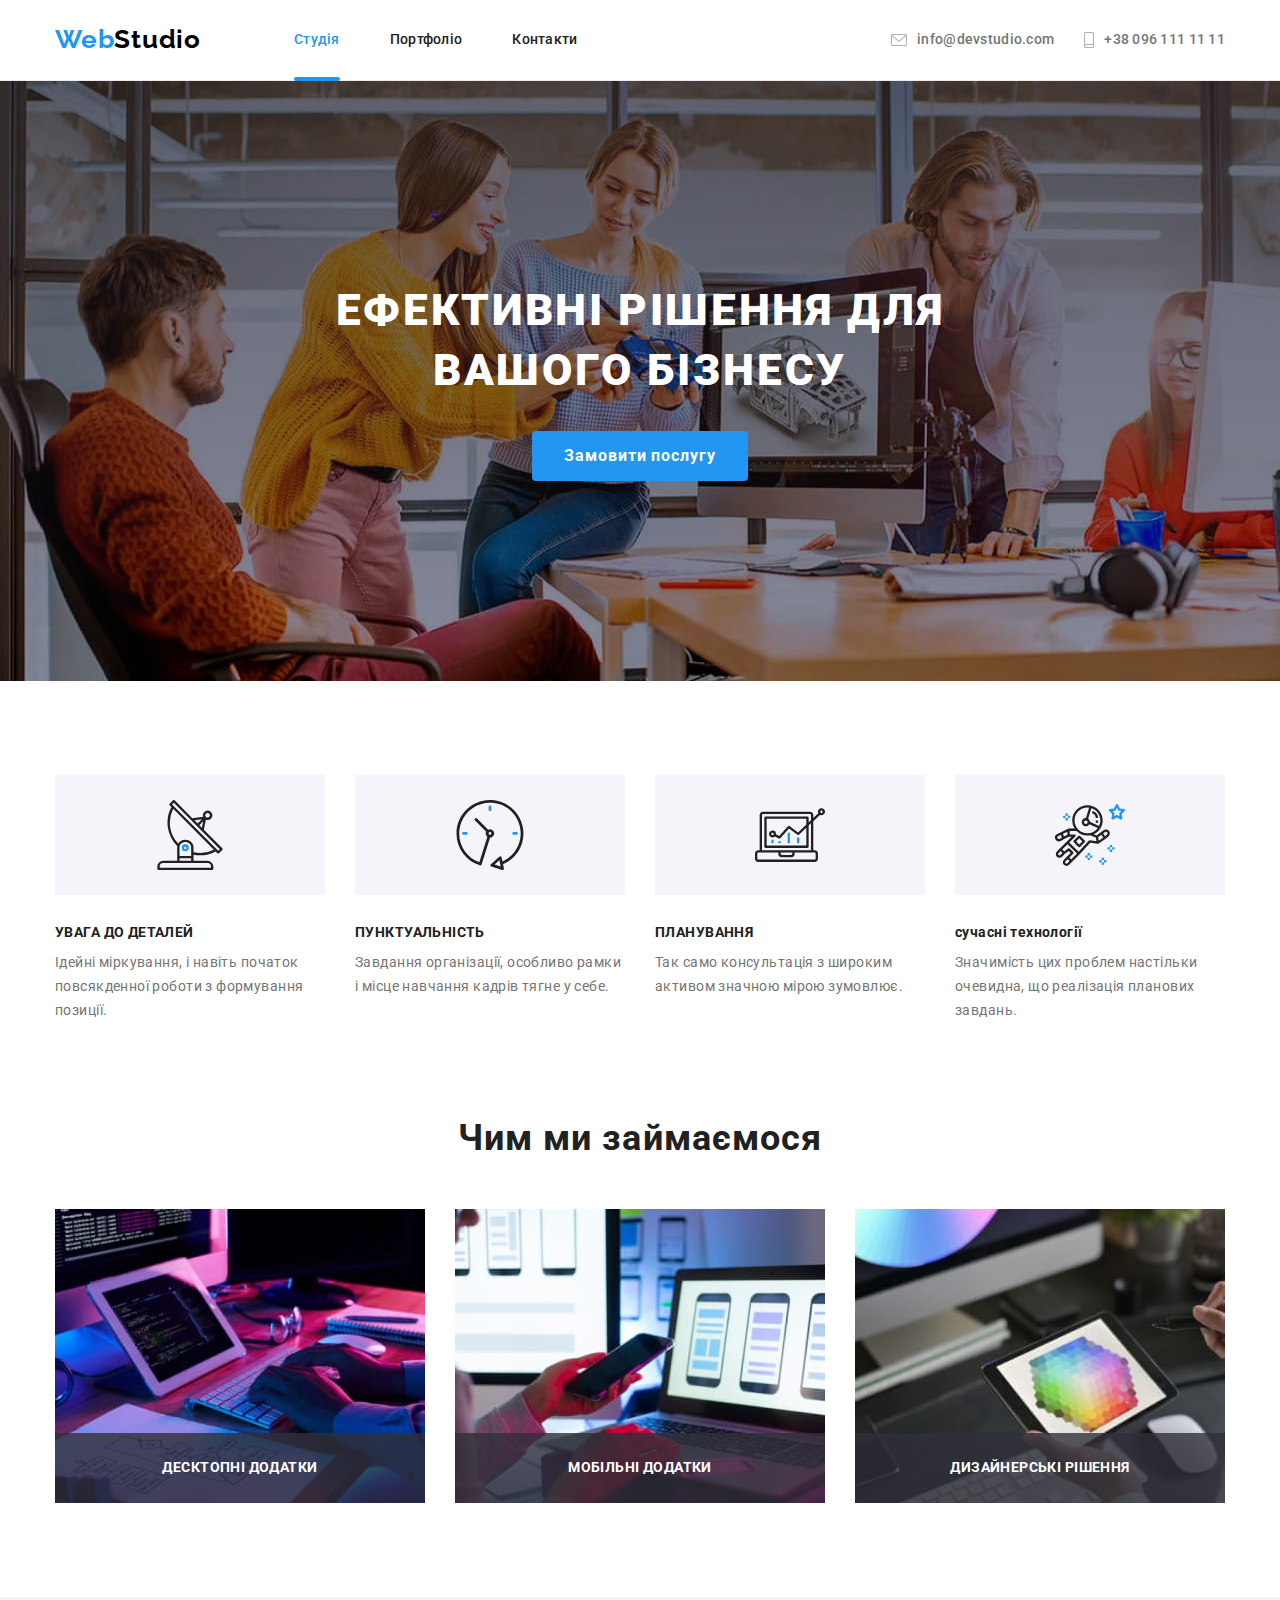
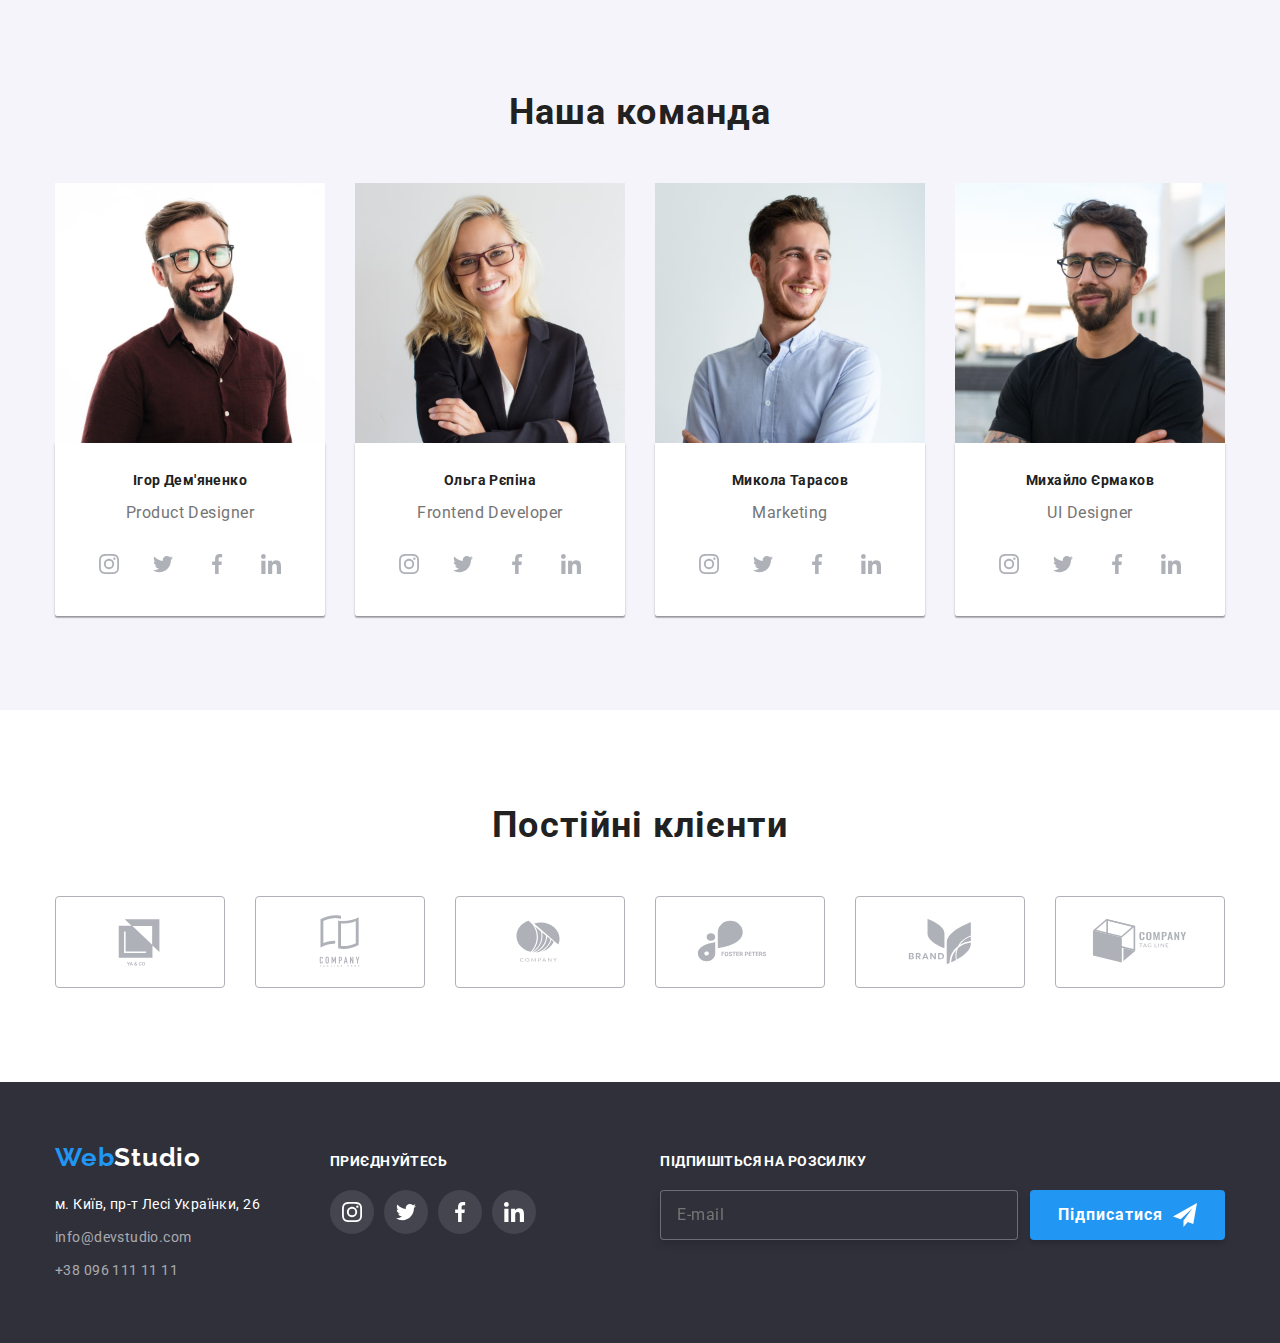
==== commit 23ec76d4: "перероблює ДЗ по зауваженням ментора" ====
--- a/index.html
+++ b/index.html
@@ -16,41 +16,42 @@
   <link rel="stylesheet" href="./css/main.min.css" />
 
 <body>
-  <header class="header container">
-    <nav class="navigation">
-      <a lang="en" class="logo" href="./index.html">
-        <span class="logo--accent">Web</span>Studio
-      </a>
-      <ul class="navigation__list">
-        <li class="navigation__item accent-line"><a class="navigation__link navigation__link--accent"
-            href="./index.html">Студія</a>
+  <header class="header">
+    <div class="header__content container">
+      <nav class="navigation">
+        <a lang="en" class="logo" href="./index.html">
+          <span class="logo--accent">Web</span>Studio
+        </a>
+        <ul class="navigation__list">
+          <li class="navigation__item accent-line"><a class="navigation__link navigation__link--accent"
+              href="./index.html">Студія</a>
+          </li>
+          <li class="navigation__item"><a class="navigation__link" href="./portfolio.html">Портфоліо</a></li>
+          <li class="navigation__item"><a class="navigation__link" href="/">Контакти</a></li>
+        </ul>
+      </nav>
+      <!-- <div class="contact-container"> -->
+      <ul class="contact__list">
+        <li class="contact__item">
+          <!-- <div class="contact__icon"> -->
+          <a class="contact__link" href="mailto:info@devstudio.com">
+            info@devstudio.com<svg width="16" height="12" class="contact__icon">
+              <use href="./images/icons.svg#icon-envelope"></use>
+            </svg>
+          </a>
+          <!-- </div> -->
         </li>
-        <li class="navigation__item"><a class="navigation__link" href="./portfolio.html">Портфоліо</a></li>
-        <li class="navigation__item"><a class="navigation__link" href="/">Контакти</a></li>
+        <li class="contact__item">
+          <!-- <div class="contact__icon"> -->
+          <a class="contact__link" href="tel:+380961111111">+38 096 111 11 11<svg width="10" height="16"
+              class="contact__icon">
+              <use href="./images/icons.svg#icon-phone"></use>
+            </svg>
+          </a>
+          <!-- </div> -->
+        </li>
       </ul>
-    </nav>
-    <!-- <div class="contact-container"> -->
-    <ul class="contact__list">
-      <li class="contact__item">
-        <!-- <div class="contact__icon"> -->
-        <a class="contact__link" href="mailto:info@devstudio.com">
-          info@devstudio.com<svg width="16" height="12" class="contact__icon">
-            <use href="./images/icons.svg#icon-envelope"></use>
-          </svg>
-        </a>
-        <!-- </div> -->
-      </li>
-      <li class="contact__item">
-        <!-- <div class="contact__icon"> -->
-        <a class="contact__link" href="tel:+380961111111">+38 096 111 11 11<svg width="10" height="16"
-            class="contact__icon">
-            <use href="./images/icons.svg#icon-phone"></use>
-          </svg>
-        </a>
-        <!-- </div> -->
-      </li>
-    </ul>
-    <!-- </div> -->
+    </div>
   </header>
   <main class="main">
     <section class="hero-section">
@@ -60,84 +61,85 @@
       </div>
     </section>
 
-    <section class="advantage container">
-      <!-- <div class="container"> -->
-      <h2 class="caption visually-hidden">Наші переваги</h2>
-      <ul class="advantage__list">
-        <li class="advantage__item">
-          <div class="advantage__container">
-            <svg width="70" height="70" class="advantage__icon">
-              <use href="./images/icons.svg#icon-antenna"></use>
-            </svg>
-          </div>
-          <h3 class="title">увага до деталей</h3>
-          <p class="text">
-            Ідейні міркування, і навіть початок повсякденної роботи з
-            формування позиції.
-          </p>
-        </li>
-        <li class="advantage__item">
-          <div class="advantage__container">
-            <svg width="70" height="70" class="advantage__icon">
-              <use href="./images/icons.svg#icon-clock"></use>
-            </svg>
-          </div>
-          <h3 class="title">пунктуальність</h3>
-          <p class="text">
-            Завдання організації, особливо рамки і місце навчання кадрів тягне
-            у себе.
-          </p>
-        </li>
-        <li class="advantage__item">
-          <div class="advantage__container">
-            <svg width="70" height="70" class="advantage__icon">
-              <use href="./images/icons.svg#icon-diagram"></use>
-            </svg>
-          </div>
-          <h3 class="title">планування</h3>
-          <p class="text">
-            Так само консультація з широким активом значною мірою зумовлює.
-          </p>
-        </li>
-        <li class="advantage__item">
-          <div class="advantage__container">
-            <svg width="70px" height="70" class="advantage__icon">
-              <use href="./images/icons.svg#icon-astronaut"></use>
-            </svg>
-          </div>
-          <h3 class="title">сучасні технології</h3>
-          <p class="text">
-            Значимість цих проблем настільки очевидна, що реалізація планових
-            завдань.
-          </p>
-        </li>
-      </ul>
-      <!-- </div> -->
+    <section class="advantage">
+      <div class="container">
+        <h2 class="caption visually-hidden">Наші переваги</h2>
+        <ul class="advantage__list">
+          <li class="advantage__item">
+            <div class="advantage__container">
+              <svg width="70" height="70" class="advantage__icon">
+                <use href="./images/icons.svg#icon-antenna"></use>
+              </svg>
+            </div>
+            <h3 class="advantage__title title">увага до деталей</h3>
+            <p class="text">
+              Ідейні міркування, і навіть початок повсякденної роботи з
+              формування позиції.
+            </p>
+          </li>
+          <li class="advantage__item">
+            <div class="advantage__container">
+              <svg width="70" height="70" class="advantage__icon">
+                <use href="./images/icons.svg#icon-clock"></use>
+              </svg>
+            </div>
+            <h3 class="advantage__title title">пунктуальність</h3>
+            <p class="text">
+              Завдання організації, особливо рамки і місце навчання кадрів тягне
+              у себе.
+            </p>
+          </li>
+          <li class="advantage__item">
+            <div class="advantage__container">
+              <svg width="70" height="70" class="advantage__icon">
+                <use href="./images/icons.svg#icon-diagram"></use>
+              </svg>
+            </div>
+            <h3 class="advantage__title title">планування</h3>
+            <p class="text">
+              Так само консультація з широким активом значною мірою зумовлює.
+            </p>
+          </li>
+          <li class="advantage__item">
+            <div class="advantage__container">
+              <svg width="70px" height="70" class="advantage__icon">
+                <use href="./images/icons.svg#icon-astronaut"></use>
+              </svg>
+            </div>
+            <h3 class="title">сучасні технології</h3>
+            <p class="text">
+              Значимість цих проблем настільки очевидна, що реалізація планових
+              завдань.
+            </p>
+          </li>
+        </ul>
+      </div>
     </section>
 
-    <section class="working container">
-      <!-- <div class=""> -->
-      <h2 class="caption">Чим ми займаємося</h2>
-      <ul class="working__list">
-        <li class="working__item">
-          <div class="working__position"> <img class="img" src="./images/page1.jpg" alt="Розробка стркутури пробукту"
-              width="370" />
-            <h3 class="title working__title">Десктопні додатки</h3>
-          </div>
-        </li>
-        <li class="working__item">
-          <div class="working__position"> <img class="img" src="./images/page2.jpg" alt="Розробка мобільних додатків"
-              width="370" />
-            <h3 class="title working__title">Мобільні додатки</h3>
-          </div>
-        </li>
-        <li class="working__item">
-          <div class="working__position"> <img class="img" src="./images/page3.jpg" alt="Дизайн додатків" width="370" />
-            <h3 class="title working__title">Дизайнерські рішення</h3>
-          </div>
-        </li>
-      </ul>
-      <!-- </div> -->
+    <section class="working">
+      <div class="container">
+        <h2 class="caption">Чим ми займаємося</h2>
+        <ul class="working__list">
+          <li class="working__item">
+            <div class="working__position"> <img class="img" src="./images/page1.jpg" alt="Розробка стркутури пробукту"
+                width="370" />
+              <h3 class="title working__title">Десктопні додатки</h3>
+            </div>
+          </li>
+          <li class="working__item">
+            <div class="working__position"> <img class="img" src="./images/page2.jpg" alt="Розробка мобільних додатків"
+                width="370" />
+              <h3 class="title working__title">Мобільні додатки</h3>
+            </div>
+          </li>
+          <li class="working__item">
+            <div class="working__position"> <img class="img" src="./images/page3.jpg" alt="Дизайн додатків"
+                width="370" />
+              <h3 class="title working__title">Дизайнерські рішення</h3>
+            </div>
+          </li>
+        </ul>
+      </div>
     </section>
 
 
@@ -149,7 +151,7 @@
             <img class="img" src="./images/img.jpg" alt="Ігор Дем'яненко Продукт дизайнер" width="270" />
             <div class="team__card">
               <h3 class="title">Ігор Дем'яненко</h3>
-              <p class="text" lang="en">Product Designer</p>
+              <p class="team__text text" lang="en">Product Designer</p>
               <!-- <div class="team-position"> -->
               <ul class="team-icon__list">
                 <li class="team-icon__item">
@@ -188,7 +190,7 @@
             <img class="img" src="./images/img1.jpg" alt="Ольга Рєпіна Фронтенд розробник" width="270" />
             <div class="team__card">
               <h3 class="title">Ольга Рєпіна</h3>
-              <p class="text" lang="en">Frontend Developer</p>
+              <p class="team__text text" lang="en">Frontend Developer</p>
               <!-- <div class="team-icon"> -->
               <ul class="team-icon__list">
                 <li class="team-icon__item">
@@ -227,7 +229,7 @@
             <img class="img" src="./images/img2.jpg" alt="Микола Тарасов Маркетолог" width="270" />
             <div class="team__card">
               <h3 class="title">Микола Тарасов</h3>
-              <p class="text" lang="en">Marketing</p>
+              <p class="team__text text" lang="en">Marketing</p>
               <!-- <div class="team-icon"> -->
               <ul class="team-icon__list">
                 <li class="team-icon__item">
@@ -266,7 +268,7 @@
             <img class="img" src="./images/img3.jpg" alt="Михайло Єрмаков Дизайнер" width="270" />
             <div class="team__card">
               <h3 class="title">Михайло Єрмаков</h3>
-              <p class="text" lang="en">UI Designer</p>
+              <p class="team__text text" lang="en">UI Designer</p>
               <!-- <div class="team-icon"> -->
               <ul class="team-icon__list">
                 <li class="team-icon__item">
@@ -304,49 +306,49 @@
         </ul>
       </div>
     </section>
-    <section class="clients container">
-      <!-- <div class=""> -->
-      <h2 class="caption">Постійні клієнти
-      </h2>
-      <ul class="clients__list">
-        <li class="clients__item"><a class="clients__link" href="">
-            <svg class="clients__icon" width="106" height="60">
-              <use href="./images/icons.svg#icon-Logo1"></use>
-            </svg>
-          </a>
-        </li>
-        <li class="clients__item"><a class="clients__link" href="">
-            <svg class="clients__icon" width="106" height="60">
-              <use href="./images/icons.svg#icon-Logo2"></use>
-            </svg>
-          </a>
-        </li>
-        <li class="clients__item"><a class="clients__link" href="">
-            <svg class="clients__icon" width="106" height="60">
-              <use href="./images/icons.svg#icon-Logo3"></use>
-            </svg>
-          </a>
-        </li>
-        <li class="clients__item"><a class="clients__link" href="">
-            <svg class="clients__icon" width="106" height="60">
-              <use href="./images/icons.svg#icon-Logo4"></use>
-            </svg>
-          </a>
-        </li>
-        <li class="clients__item"><a class="clients__link" href="">
-            <svg class="clients__icon" width="106" height="60">
-              <use href="./images/icons.svg#icon-Logo5"></use>
-            </svg>
-          </a>
-        </li>
-        <li class="clients__item"><a class="clients__link" href="">
-            <svg class="clients__icon" width="106" height="60">
-              <use href="./images/icons.svg#icon-Logo6"></use>
-            </svg>
-          </a>
-        </li>
-      </ul>
-      <!-- </div> -->
+    <section class="clients">
+      <div class="container">
+        <h2 class="caption">Постійні клієнти
+        </h2>
+        <ul class="clients__list">
+          <li class="clients__item"><a class="clients__link" href="">
+              <svg class="clients__icon" width="106" height="60">
+                <use href="./images/icons.svg#icon-Logo1"></use>
+              </svg>
+            </a>
+          </li>
+          <li class="clients__item"><a class="clients__link" href="">
+              <svg class="clients__icon" width="106" height="60">
+                <use href="./images/icons.svg#icon-Logo2"></use>
+              </svg>
+            </a>
+          </li>
+          <li class="clients__item"><a class="clients__link" href="">
+              <svg class="clients__icon" width="106" height="60">
+                <use href="./images/icons.svg#icon-Logo3"></use>
+              </svg>
+            </a>
+          </li>
+          <li class="clients__item"><a class="clients__link" href="">
+              <svg class="clients__icon" width="106" height="60">
+                <use href="./images/icons.svg#icon-Logo4"></use>
+              </svg>
+            </a>
+          </li>
+          <li class="clients__item"><a class="clients__link" href="">
+              <svg class="clients__icon" width="106" height="60">
+                <use href="./images/icons.svg#icon-Logo5"></use>
+              </svg>
+            </a>
+          </li>
+          <li class="clients__item"><a class="clients__link" href="">
+              <svg class="clients__icon" width="106" height="60">
+                <use href="./images/icons.svg#icon-Logo6"></use>
+              </svg>
+            </a>
+          </li>
+        </ul>
+      </div>
     </section>
   </main>
   <footer class="footer">
@@ -425,33 +427,38 @@
       <form class="form">
         <strong class="form__title">Залиште свої дані, ми вам передзвонимо</strong>
 
-        <div class="form__position">
-          <label for="name" class="form__label">Ім'я
-            <input type="text" class="form__input" id="name">
-            <svg class="form__icon" width="18" height="18">
-              <use href="./images/icons.svg#icon-person"></use>
-            </svg>
-          </label>
-
-          <label for="tel" class="form__label">Телефон
-            <input type="tel" class="form__input" id="tel">
-            <svg class="form__icon" width="18" height="18">
-              <use href="./images/icons.svg#icon-phone2"></use>
-            </svg>
-          </label>
-
-          <label for="email" class="form__label">Пошта
-            <input type="email" class="form__input" id="email">
-            <svg class="form__icon" width="18" height="18">
-              <use href="./images/icons.svg#icon-email"></use>
-            </svg>
-          </label>
-
-          <label class="form__label">Коментар
-            <textarea class="form__textarea" name="textarea" rows="6" placeholder="Введіть текст">
+        <ul class="form__list">
+          <li>
+            <label for="name" class="form__label">Ім'я
+              <input type="text" class="form__input" id="name">
+              <svg class="form__icon" width="18" height="18">
+                <use href="./images/icons.svg#icon-person"></use>
+              </svg>
+            </label>
+          </li>
+          <li>
+            <label for="tel" class="form__label">Телефон
+              <input type="tel" class="form__input" id="tel">
+              <svg class="form__icon" width="18" height="18">
+                <use href="./images/icons.svg#icon-phone2"></use>
+              </svg>
+            </label>
+          </li>
+          <li>
+            <label for="email" class="form__label">Пошта
+              <input type="email" class="form__input" id="email">
+              <svg class="form__icon" width="18" height="18">
+                <use href="./images/icons.svg#icon-email"></use>
+              </svg>
+            </label>
+          </li>
+          <li>
+            <label class="form__label">Коментар
+              <textarea class="form__textarea" name="textarea" rows="6" placeholder="Введіть текст">
                    </textarea>
-          </label>
-        </div>
+            </label>
+          </li>
+        </ul>
         <label for="checkbox" class="form__label-checkbox">
           <input type="checkbox" class="form__input-checkbox" id="checkbox">
           <span class="form__icon-checkbox"></span>
--- a/css/main.min.css
+++ b/css/main.min.css
@@ -1 +1 @@
-h1,h2,h3,h4,h5,h6,p,ul{margin:0;margin:0;padding:0;padding:0}.container{width:1200px;padding-left:15px;padding-right:15px;margin-left:auto;margin-right:auto}.img{display:block}.visually-hidden{position:absolute;width:1px;height:1px;margin:-1px;border:0;padding:0;white-space:nowrap;-webkit-clip-path:inset(100%);clip-path:inset(100%);clip:rect(0 0 0 0);overflow:hidden}.header{border-bottom:1px solid #ececec;display:flex;align-items:center}.logo{color:#000;text-decoration:none;font-family:"Raleway","sens-serif";font-style:normal;font-weight:700;font-size:26px;line-height:1.19;letter-spacing:.03em;margin-right:93px;padding-top:24px;padding-bottom:25px}.logo--accent{color:#2196f3}.accent-line{position:relative}.accent-line::after{content:"";position:absolute;left:0;bottom:-1px;width:100%;height:4px;display:block;border-radius:2px;background-color:#2196f3}.navigation{display:flex;align-items:center}.contact__list{display:flex;list-style:none;gap:30px}.contact-container{margin-left:auto}.contact__link{display:block;color:#757575;text-decoration:none;font-family:"Roboto","sens-serif";font-style:normal;font-weight:500;font-size:14px;line-height:1.14;letter-spacing:.02em;padding-top:32px;padding-bottom:32px}.contact__list{list-style:none;display:flex;margin-left:auto}.contact__link{display:flex;flex-direction:row-reverse;align-items:center;gap:10px;text-decoration:none;fill:#afb1b8;transition:color 250ms cubic-bezier(0.4, 0, 0.2, 1),fill 250ms cubic-bezier(0.4, 0, 0.2, 1)}.contact__link:hover,.contact__link:focus{color:#2196f3;fill:#2196f3}.navigation__list{display:flex;list-style:none;gap:50px}.navigation__link{color:#212121;text-decoration:none;font-family:"Roboto","sens-serif";font-style:normal;font-weight:500;font-size:14px;line-height:1.14;letter-spacing:.02em;display:inline-block;padding-top:32px;padding-bottom:32px;transition:color 250ms cubic-bezier(0.4, 0, 0.2, 1)}.navigation__link:hover,.navigation__link:focus{color:#2196f3}.navigation__link--accent{color:#2196f3}.hero-section{background-image:linear-gradient(180deg, rgba(47, 48, 58, 0.4) 0%, rgba(47, 48, 58, 0) 100%),url("../images/bgImg.jpg");background-size:cover;background-repeat:no-repeat;max-width:1600px;max-height:600px;background-color:#2f303a;text-align:center;padding-top:200px;padding-bottom:200px;margin:0 auto}.hero__container{width:696px}.hero__title{color:#fff;font-family:"Roboto","sens-serif";font-style:normal;font-weight:900;font-size:44px;line-height:1.36;text-align:center;letter-spacing:.06em;text-align:center;text-transform:uppercase;margin-bottom:30px}.hero__button{cursor:pointer;color:#fff;background-color:#2196f3;border:0px;font-family:"Roboto","sens-serif";font-style:normal;font-weight:700;font-size:16px;line-height:1.88;letter-spacing:.06em;display:inline-block;padding-left:32px;padding-top:10px;padding-right:32px;padding-bottom:10px;border-radius:4px;transition:background-color 250ms cubic-bezier(0.4, 0, 0.2, 1)}.hero__button:hover,.hero__button:focus{background-color:#188ce8}.advantage{padding-top:94px}.advantage__list{list-style:none;display:flex;gap:30px}.advantage__container{background-color:#f5f4fa;width:270px;height:120px;display:flex;margin-bottom:30px;fill:currentColor;align-items:center;justify-content:center}.title{font-family:"Roboto","sens-serif";font-style:normal;font-weight:700;font-size:14px;line-height:1.14;letter-spacing:.03em;margin-bottom:10px;color:#212121;text-transform:uppercase}.text{font-family:"Roboto","sens-serif";font-style:normal;font-weight:400;font-size:14px;line-height:1.71;letter-spacing:.03em;color:#757575}.working{padding-top:94px;padding-bottom:94px}.caption{font-family:"Roboto","sens-serif";font-style:normal;font-weight:700;font-size:36px;line-height:1.17;text-align:center;letter-spacing:.03em;color:#212121;margin-bottom:50px}.working__list{list-style:none;display:flex;gap:30px}.working__position{position:relative;display:block}.working__title{position:absolute;display:block;width:100%;left:0;bottom:0;text-align:center;text-transform:uppercase;background-color:rgba(47,48,58,.8);padding-top:27px;padding-bottom:27px;margin-bottom:0;color:#fff}.title{font-family:"Roboto","sens-serif";font-style:normal;font-weight:700;font-size:14px;line-height:1.14;letter-spacing:.03em}.team{background-color:#f5f4fa;padding-top:94px;padding-bottom:94px}.team__list{list-style:none;display:flex;gap:30px}.team__card{background-color:#fff;text-align:center;border-radius:0 0 2px 2px;box-shadow:0px 1px 3px rgba(0,0,0,.1607843137),0px 1px 1px rgba(0,0,0,.1411764706),0px 2px 1px rgba(0,0,0,.2);padding-top:30px;padding-bottom:30px;padding-left:32px;padding-right:32px}.team-icon__list{list-style:none;display:flex;gap:10px;margin-top:16px}.team-icon__link{text-decoration:none;width:44px;height:44px;border-radius:50%;padding:12px;fill:#afb1b8;display:flex;align-items:center;justify-content:center;transition:background-color 250ms cubic-bezier(0.4, 0, 0.2, 1),fill 250ms cubic-bezier(0.4, 0, 0.2, 1)}.team-icon__link:hover,.team-icon__link:focus{fill:#fff;background-color:#2196f3}.clients{padding-top:94px;padding-bottom:94px}.clients__list{list-style:none;display:flex;gap:30px}.clients__link{border:1px solid #afb1b8;border-radius:4px;display:inline-block;fill:#afb1b8;width:170px;height:92px;display:flex;justify-content:center;align-items:center;transition:border 250ms cubic-bezier(0.4, 0, 0.2, 1),fill 250ms cubic-bezier(0.4, 0, 0.2, 1)}.clients__link:hover,.clients__link:focus{fill:#2196f3;border:1px solid #2196f3}.footer{background-color:#2f303a;padding-top:60px;padding-bottom:60px}.footer__position{display:flex;align-items:baseline}.footer__logo{display:inline-block;color:#fff;margin-bottom:20px;margin-right:0;padding:0}.adress__list{list-style:none;display:flex;flex-direction:column;gap:9px}.adress__link{text-decoration:none;color:rgba(255,255,255,.6);transition:color 250ms cubic-bezier(0.4, 0, 0.2, 1);font-family:"Roboto","sens-serif";font-style:normal;font-weight:400;font-size:14px;line-height:1.71;letter-spacing:.03em}.adress__link:hover,.adress__link:focus{color:#2196f3}.address__link--white{color:#fff}.footer-icon{display:flex;flex-direction:column;margin-left:70px;margin-right:93px}.footer__strong{display:inline-block;margin-bottom:20px;font-family:"Roboto","sens-serif";font-style:normal;font-weight:700;font-size:14px;line-height:1.14;letter-spacing:.03em;color:#fff;text-transform:uppercase}.footer-icon__list{list-style:none;display:flex;gap:10px}.footer-icon__link{text-decoration:none;width:44px;height:44px;border-radius:50%;display:flex;justify-content:center;align-items:center;fill:#fff;background-color:rgba(255,255,255,.1);transition:background-color 250ms cubic-bezier(0.4, 0, 0.2, 1)}.footer-icon__link:hover,.footer-icon__link:focus{background-color:#2196f3}.footer-form{display:flex;align-items:baseline;gap:12px}.footer-form__input{width:358px;color:rgba(255,255,255,.6);background-color:#2f303a;font-family:"Roboto";font-style:normal;font-weight:400;font-size:16px;line-height:1.25;letter-spacing:.03em;border:1px;padding-top:14px;padding-bottom:14px;padding-left:16px;border:1px solid rgba(255,255,255,.3);border-radius:4px;outline:none;filter:drop-shadow(0px 4px 4px rgba(0, 0, 0, 0.15))}.footer-form__btn{display:block;color:#fff;background-color:#2196f3;fill:#fff;box-shadow:0px 4px 4px rgba(0,0,0,.15);border:none;border-radius:4px;padding-left:28px;padding-right:28px;padding-top:10px;padding-bottom:10px;display:flex;gap:10px;align-items:center;cursor:pointer;font-family:"Roboto","sens-serif";font-style:normal;font-weight:700;font-size:16px;line-height:1.88;letter-spacing:.06em}.backdrop{position:fixed;top:0;left:0;width:100%;height:100%;background-color:rgba(0,0,0,.2);opacity:1;transition:opacity 250ms cubic-bezier(0.4, 0, 0.2, 1)}.is-hidden{opacity:0;pointer-events:none}.modal{position:absolute;top:50%;left:50%;width:528px;height:581px;background-color:#fff;transform:translate(-50%, -50%) scale(1);transition:transform 250ms cubic-bezier(0.4, 0, 0.2, 1)}.modal__button{position:absolute;top:8px;right:8px;width:30px;height:30px;text-decoration:none;fill:#000;background-color:#fff;display:flex;justify-content:center;align-items:center;border:1px solid rgba(0,0,0,.1);border-radius:50%;cursor:pointer;transition:fill 250ms}.modal__button:hover,.modal__button:focus{fill:#2196f3}.form{display:flex;flex-direction:column;padding:40px}.form__title{font-family:"Roboto";font-style:normal;font-weight:700;font-size:20px;line-height:1.15;letter-spacing:.03em;display:block;text-align:center;color:#212121;margin-bottom:12px}.form__position{display:flex;flex-direction:column;gap:10px;margin-bottom:20px}.form__label{color:#757575;position:relative;display:flex;flex-direction:column;font-family:"Roboto";font-style:normal;font-weight:400;font-size:12px;line-height:1.17;letter-spacing:.01em}.form__label:focus-within .form__icon{fill:#2196f3}.form__label:focus-within .form__input,.form__label:focus-within .form__textarea{border:1px solid #2196f3}.form__input{display:inline-block;border:1px solid rgba(33,33,33,.2);border-radius:4px;padding-top:11px;padding-bottom:11px;padding-left:42px;outline:none;margin-top:4px;transition:border 250ms cubic-bezier(0.4, 0, 0.2, 1)}.form__icon{position:absolute;top:50%;left:12px;transition:fill 250ms cubic-bezier(0.4, 0, 0.2, 1)}.form__textarea{resize:none;padding-left:16px;padding-top:12px;padding-right:16px;padding-bottom:12px;font-family:"Roboto";font-style:normal;font-weight:400;font-size:12px;line-height:1.17;letter-spacing:.01em;color:#212121;border:1px solid rgba(33,33,33,.2);border-radius:4px;outline:none;margin-top:4px}.form__textarea::-moz-placeholder{color:rgba(117,117,117,.5)}.form__textarea:-ms-input-placeholder{color:rgba(117,117,117,.5)}.form__textarea::placeholder{color:rgba(117,117,117,.5)}.form__label-checkbox{display:flex;align-items:center;gap:10px;margin-bottom:30px;font-family:"Roboto","sens-serif";font-style:normal;font-weight:500;font-size:14px;line-height:1.14;letter-spacing:.02em;color:#757575}.form__input-checkbox{display:inline-block;-webkit-appearance:none;-moz-appearance:none;appearance:none}.form__link{text-decoration:none;color:#2196f3;border-bottom:1px solid #2196f3}.form__icon-checkbox{display:inline-block;background-image:url("../images/no-check.svg");width:16px;height:15px;transition:background-image 250ms cubic-bezier(0.4, 0, 0.2, 1)}.form__input-checkbox:checked~.form__icon-checkbox{background-image:url("../images/check.svg")}.form__btn{display:block;margin:0 auto;padding:10px;width:200px;height:50px;color:#fff;background-color:#2196f3;box-shadow:0px 4px 4px rgba(0,0,0,.15);border-radius:4px;border:none;cursor:pointer;font-family:"Roboto","sens-serif";font-style:normal;font-weight:700;font-size:16px;line-height:1.88;letter-spacing:.06em;transition:background-color 250ms cubic-bezier(0.4, 0, 0.2, 1)}.form__btn:hover,.form__btn:focus{background-color:#188ce8}/*# sourceMappingURL=main.min.css.map */+h1,h2,h3,h4,h5,h6,p,ul{margin:0;margin:0;padding:0;padding:0}.container{width:1200px;padding-left:15px;padding-right:15px;margin-left:auto;margin-right:auto}.img{display:block}.visually-hidden{position:absolute;width:1px;height:1px;margin:-1px;border:0;padding:0;white-space:nowrap;-webkit-clip-path:inset(100%);clip-path:inset(100%);clip:rect(0 0 0 0);overflow:hidden}.title{font-family:"Roboto","sens-serif";font-style:normal;font-weight:700;font-size:14px;line-height:1.14;letter-spacing:.03em;color:#212121}.text{margin-top:10px;font-family:"Roboto","sens-serif";font-style:normal;font-weight:400;font-size:14px;line-height:1.71;letter-spacing:.03em;color:#757575}.header{border-bottom:1px solid #ececec}.header__content{display:flex;align-items:center}.logo{color:#000;text-decoration:none;font-family:"Raleway","sens-serif";font-style:normal;font-weight:700;font-size:26px;line-height:1.19;letter-spacing:.03em;margin-right:93px;padding-top:24px;padding-bottom:25px}.logo--accent{color:#2196f3}.accent-line{position:relative}.accent-line::after{content:"";position:absolute;left:0;bottom:-1px;width:100%;height:4px;display:block;border-radius:2px;background-color:#2196f3}.navigation{display:flex;align-items:center}.contact__list{display:flex;list-style:none;gap:30px}.contact-container{margin-left:auto}.contact__link{display:block;color:#757575;text-decoration:none;font-family:"Roboto","sens-serif";font-style:normal;font-weight:500;font-size:14px;line-height:1.14;letter-spacing:.02em;padding-top:32px;padding-bottom:32px}.contact__list{list-style:none;display:flex;margin-left:auto}.contact__link{display:flex;flex-direction:row-reverse;align-items:center;gap:10px;text-decoration:none;fill:#afb1b8;transition:color 250ms cubic-bezier(0.4, 0, 0.2, 1),fill 250ms cubic-bezier(0.4, 0, 0.2, 1)}.contact__link:hover,.contact__link:focus{color:#2196f3;fill:#2196f3}.navigation__list{display:flex;list-style:none;gap:50px}.navigation__link{color:#212121;text-decoration:none;font-family:"Roboto","sens-serif";font-style:normal;font-weight:500;font-size:14px;line-height:1.14;letter-spacing:.02em;display:inline-block;padding-top:32px;padding-bottom:32px;transition:color 250ms cubic-bezier(0.4, 0, 0.2, 1)}.navigation__link:hover,.navigation__link:focus{color:#2196f3}.navigation__link--accent{color:#2196f3}.hero-section{background-image:linear-gradient(180deg, rgba(47, 48, 58, 0.4) 0%, rgba(47, 48, 58, 0) 100%),url("../images/bgImg.jpg");background-size:cover;background-repeat:no-repeat;max-width:1600px;max-height:600px;background-color:#2f303a;text-align:center;padding-top:200px;padding-bottom:200px;margin:0 auto}.hero__container{width:696px}.hero__title{color:#fff;font-family:"Roboto","sens-serif";font-style:normal;font-weight:900;font-size:44px;line-height:1.36;text-align:center;letter-spacing:.06em;text-align:center;text-transform:uppercase;margin-bottom:30px}.hero__button{cursor:pointer;color:#fff;background-color:#2196f3;border:0px;font-family:"Roboto","sens-serif";font-style:normal;font-weight:700;font-size:16px;line-height:1.88;letter-spacing:.06em;display:inline-block;padding-left:32px;padding-top:10px;padding-right:32px;padding-bottom:10px;border-radius:4px;transition:background-color 250ms cubic-bezier(0.4, 0, 0.2, 1)}.hero__button:hover,.hero__button:focus{background-color:#188ce8}.advantage{padding-top:94px}.advantage__list{list-style:none;display:flex;gap:30px}.advantage__container{background-color:#f5f4fa;width:270px;height:120px;display:flex;margin-bottom:30px;fill:currentColor;align-items:center;justify-content:center}.advantage__title{text-transform:uppercase}.working{padding-top:94px;padding-bottom:94px}.caption{font-family:"Roboto","sens-serif";font-style:normal;font-weight:700;font-size:36px;line-height:1.17;text-align:center;letter-spacing:.03em;color:#212121;margin-bottom:50px}.working__list{list-style:none;display:flex;gap:30px}.working__position{position:relative;display:block}.working__title{position:absolute;display:flex;justify-content:center;align-items:center;width:100%;left:0;bottom:0;text-transform:uppercase;background-color:rgba(47,48,58,.8);height:70px;margin-bottom:0;color:#fff}.title{font-family:"Roboto","sens-serif";font-style:normal;font-weight:700;font-size:14px;line-height:1.14;letter-spacing:.03em}.team{background-color:#f5f4fa;padding-top:94px;padding-bottom:94px}.team__list{list-style:none;display:flex;gap:30px}.team__text{font-size:16px}.team__card{background-color:#fff;text-align:center;border-radius:0 0 2px 2px;box-shadow:0px 1px 3px rgba(0,0,0,.1607843137),0px 1px 1px rgba(0,0,0,.1411764706),0px 2px 1px rgba(0,0,0,.2);padding-top:30px;padding-bottom:30px;padding-left:32px;padding-right:32px}.team-icon__list{list-style:none;display:flex;gap:10px;margin-top:16px}.team-icon__link{text-decoration:none;width:44px;height:44px;border-radius:50%;padding:12px;fill:#afb1b8;display:flex;align-items:center;justify-content:center;transition:background-color 250ms cubic-bezier(0.4, 0, 0.2, 1),fill 250ms cubic-bezier(0.4, 0, 0.2, 1)}.team-icon__link:hover,.team-icon__link:focus{fill:#fff;background-color:#2196f3}.clients{padding-top:94px;padding-bottom:94px}.clients__list{list-style:none;display:flex;gap:30px}.clients__link{border:1px solid #afb1b8;border-radius:4px;display:inline-block;fill:#afb1b8;width:170px;height:92px;display:flex;justify-content:center;align-items:center;transition:border 250ms cubic-bezier(0.4, 0, 0.2, 1),fill 250ms cubic-bezier(0.4, 0, 0.2, 1)}.clients__link:hover,.clients__link:focus{fill:#2196f3;border:1px solid #2196f3}.footer{background-color:#2f303a;padding-top:60px;padding-bottom:60px}.footer__position{display:flex;align-items:baseline}.footer__logo{display:inline-block;color:#fff;margin-bottom:20px;margin-right:0;padding:0}.adress__list{list-style:none;display:flex;flex-direction:column;gap:9px}.adress__link{text-decoration:none;color:rgba(255,255,255,.6);transition:color 250ms cubic-bezier(0.4, 0, 0.2, 1);font-family:"Roboto","sens-serif";font-style:normal;font-weight:400;font-size:14px;line-height:1.71;letter-spacing:.03em}.adress__link:hover,.adress__link:focus{color:#2196f3}.address__link--white{color:#fff}.footer-icon{display:flex;flex-direction:column;margin-left:70px}.footer-form__position{margin-left:auto}.footer__strong{display:inline-block;margin-bottom:20px;font-family:"Roboto","sens-serif";font-style:normal;font-weight:700;font-size:14px;line-height:1.14;letter-spacing:.03em;color:#fff;text-transform:uppercase}.footer-icon__list{list-style:none;display:flex;gap:10px}.footer-icon__link{text-decoration:none;width:44px;height:44px;border-radius:50%;display:flex;justify-content:center;align-items:center;fill:#fff;background-color:rgba(255,255,255,.1);transition:background-color 250ms cubic-bezier(0.4, 0, 0.2, 1)}.footer-icon__link:hover,.footer-icon__link:focus{background-color:#2196f3}.footer-form{display:flex;align-items:baseline;gap:12px}.footer-form__input{width:358px;color:rgba(255,255,255,.6);background-color:#2f303a;font-family:"Roboto";font-style:normal;font-weight:400;font-size:16px;line-height:1.25;letter-spacing:.03em;border:1px;padding-top:14px;padding-bottom:14px;padding-left:16px;border:1px solid rgba(255,255,255,.3);border-radius:4px;outline:none;filter:drop-shadow(0px 4px 4px rgba(0, 0, 0, 0.15))}.footer-form__btn{display:block;color:#fff;background-color:#2196f3;fill:#fff;box-shadow:0px 4px 4px rgba(0,0,0,.15);border:none;border-radius:4px;padding-left:28px;padding-right:28px;padding-top:10px;padding-bottom:10px;display:flex;gap:10px;align-items:center;cursor:pointer;font-family:"Roboto","sens-serif";font-style:normal;font-weight:700;font-size:16px;line-height:1.88;letter-spacing:.06em}.backdrop{position:fixed;top:0;left:0;width:100%;height:100%;background-color:rgba(0,0,0,.2);opacity:1;transition:opacity 250ms cubic-bezier(0.4, 0, 0.2, 1)}.is-hidden{opacity:0;pointer-events:none}.modal{position:absolute;top:50%;left:50%;width:528px;height:581px;background-color:#fff;transform:translate(-50%, -50%) scale(1);transition:transform 250ms cubic-bezier(0.4, 0, 0.2, 1);padding:40px}.modal__button{position:absolute;top:8px;right:8px;width:30px;height:30px;text-decoration:none;fill:#000;background-color:#fff;display:flex;justify-content:center;align-items:center;border:1px solid rgba(0,0,0,.1);border-radius:50%;cursor:pointer;transition:fill 250ms}.modal__button:hover,.modal__button:focus{fill:#2196f3}.form{display:flex;flex-direction:column}.form__title{font-family:"Roboto";font-style:normal;font-weight:700;font-size:20px;line-height:1.15;letter-spacing:.03em;display:block;text-align:center;color:#212121;margin-bottom:12px}.form__list{display:flex;flex-direction:column;gap:10px;margin-bottom:20px;list-style:none}.form__label{color:#757575;position:relative;display:flex;flex-direction:column;font-family:"Roboto";font-style:normal;font-weight:400;font-size:12px;line-height:1.17;letter-spacing:.01em}.form__label:focus-within .form__icon{fill:#2196f3}.form__label:focus-within .form__input,.form__label:focus-within .form__textarea{border:1px solid #2196f3}.form__input{display:inline-block;border:1px solid rgba(33,33,33,.2);border-radius:4px;padding-top:11px;padding-bottom:11px;padding-left:42px;outline:none;margin-top:4px;transition:border 250ms cubic-bezier(0.4, 0, 0.2, 1)}.form__icon{position:absolute;top:50%;left:12px;transition:fill 250ms cubic-bezier(0.4, 0, 0.2, 1)}.form__textarea{resize:none;padding-left:16px;padding-top:12px;padding-right:16px;padding-bottom:12px;font-family:"Roboto";font-style:normal;font-weight:400;font-size:12px;line-height:1.17;letter-spacing:.01em;color:#212121;border:1px solid rgba(33,33,33,.2);border-radius:4px;outline:none;margin-top:4px}.form__textarea::-moz-placeholder{color:rgba(117,117,117,.5)}.form__textarea:-ms-input-placeholder{color:rgba(117,117,117,.5)}.form__textarea::placeholder{color:rgba(117,117,117,.5)}.form__label-checkbox{display:flex;align-items:center;gap:10px;margin-bottom:30px;font-family:"Roboto","sens-serif";font-style:normal;font-weight:500;font-size:14px;line-height:1.14;letter-spacing:.02em;color:#757575}.form__input-checkbox{display:inline-block;-webkit-appearance:none;-moz-appearance:none;appearance:none}.form__link{text-decoration:none;color:#2196f3;border-bottom:1px solid #2196f3}.form__icon-checkbox{display:inline-block;background-image:url("../images/no-check.svg");width:16px;height:15px;transition:background-image 250ms cubic-bezier(0.4, 0, 0.2, 1)}.form__input-checkbox:checked~.form__icon-checkbox{background-image:url("../images/check.svg")}.form__btn{display:block;margin:0 auto;padding:10px;width:200px;height:50px;color:#fff;background-color:#2196f3;box-shadow:0px 4px 4px rgba(0,0,0,.15);border-radius:4px;border:none;cursor:pointer;font-family:"Roboto","sens-serif";font-style:normal;font-weight:700;font-size:16px;line-height:1.88;letter-spacing:.06em;transition:background-color 250ms cubic-bezier(0.4, 0, 0.2, 1)}.form__btn:hover,.form__btn:focus{background-color:#188ce8}.main__portfolio{padding-top:94px;padding-bottom:94px}.btn__list{list-style:none;display:flex;justify-content:center;gap:8px;margin-bottom:50px}.button{cursor:pointer;color:#212121;background-color:#f5f4fa;border:0px;font-family:"Roboto";font-style:normal;font-weight:500;font-size:16px;line-height:1.62;letter-spacing:.03em;padding-left:22px;padding-top:6px;padding-right:22px;padding-bottom:6px;border-radius:4px;transition:color 250ms cubic-bezier(0.4, 0, 0.2, 1),background-color 250ms cubic-bezier(0.4, 0, 0.2, 1),box-shadow 250ms cubic-bezier(0.4, 0, 0.2, 1)}.button:hover,.button:focus{color:#fff;background-color:#2196f3;box-shadow:0px 1px 1px rgba(0,0,0,.12),0px 4px 4px rgba(0,0,0,.06),1px 4px 6px rgba(0,0,0,.16);overflow:visible;transform:translateY(0)}.button--accent{color:#fff;background-color:#2196f3;box-shadow:0px 1px 1px rgba(0,0,0,.12),0px 4px 4px rgba(0,0,0,.06),1px 4px 6px rgba(0,0,0,.16)}.card__list{list-style:none;display:flex;flex-wrap:wrap;gap:30px}.card__overlay{position:relative;overflow:hidden}.card__text--overlay{position:absolute;top:0;left:0;width:100%;height:100%;background-color:rgba(33,150,243,.9);transform:translateY(101%);padding-left:24px;padding-top:63px;padding-right:24px;padding-bottom:63px;color:#fff;font-family:"Roboto";font-style:normal;font-weight:400;font-size:18px;line-height:1.56;letter-spacing:.03em;transition:transform 250ms cubic-bezier(0.4, 0, 0.2, 1)}.card__link{text-decoration:none;display:block}.card__link:hover,.card__link:focus,.card__link:hover .card__text--overlay,.card__link:focus .card__text--overlay{box-shadow:0px 1px 1px rgba(0,0,0,.12),0px 4px 4px rgba(0,0,0,.06),1px 4px 6px rgba(0,0,0,.16);overflow:visible;transform:translateY(0)}.card__border{padding-top:20px;padding-bottom:20px;padding-left:24px;padding-right:24px;border-left:1px solid #eee;border-right:1px solid #eee;border-bottom:1px solid #eee}/*# sourceMappingURL=main.min.css.map */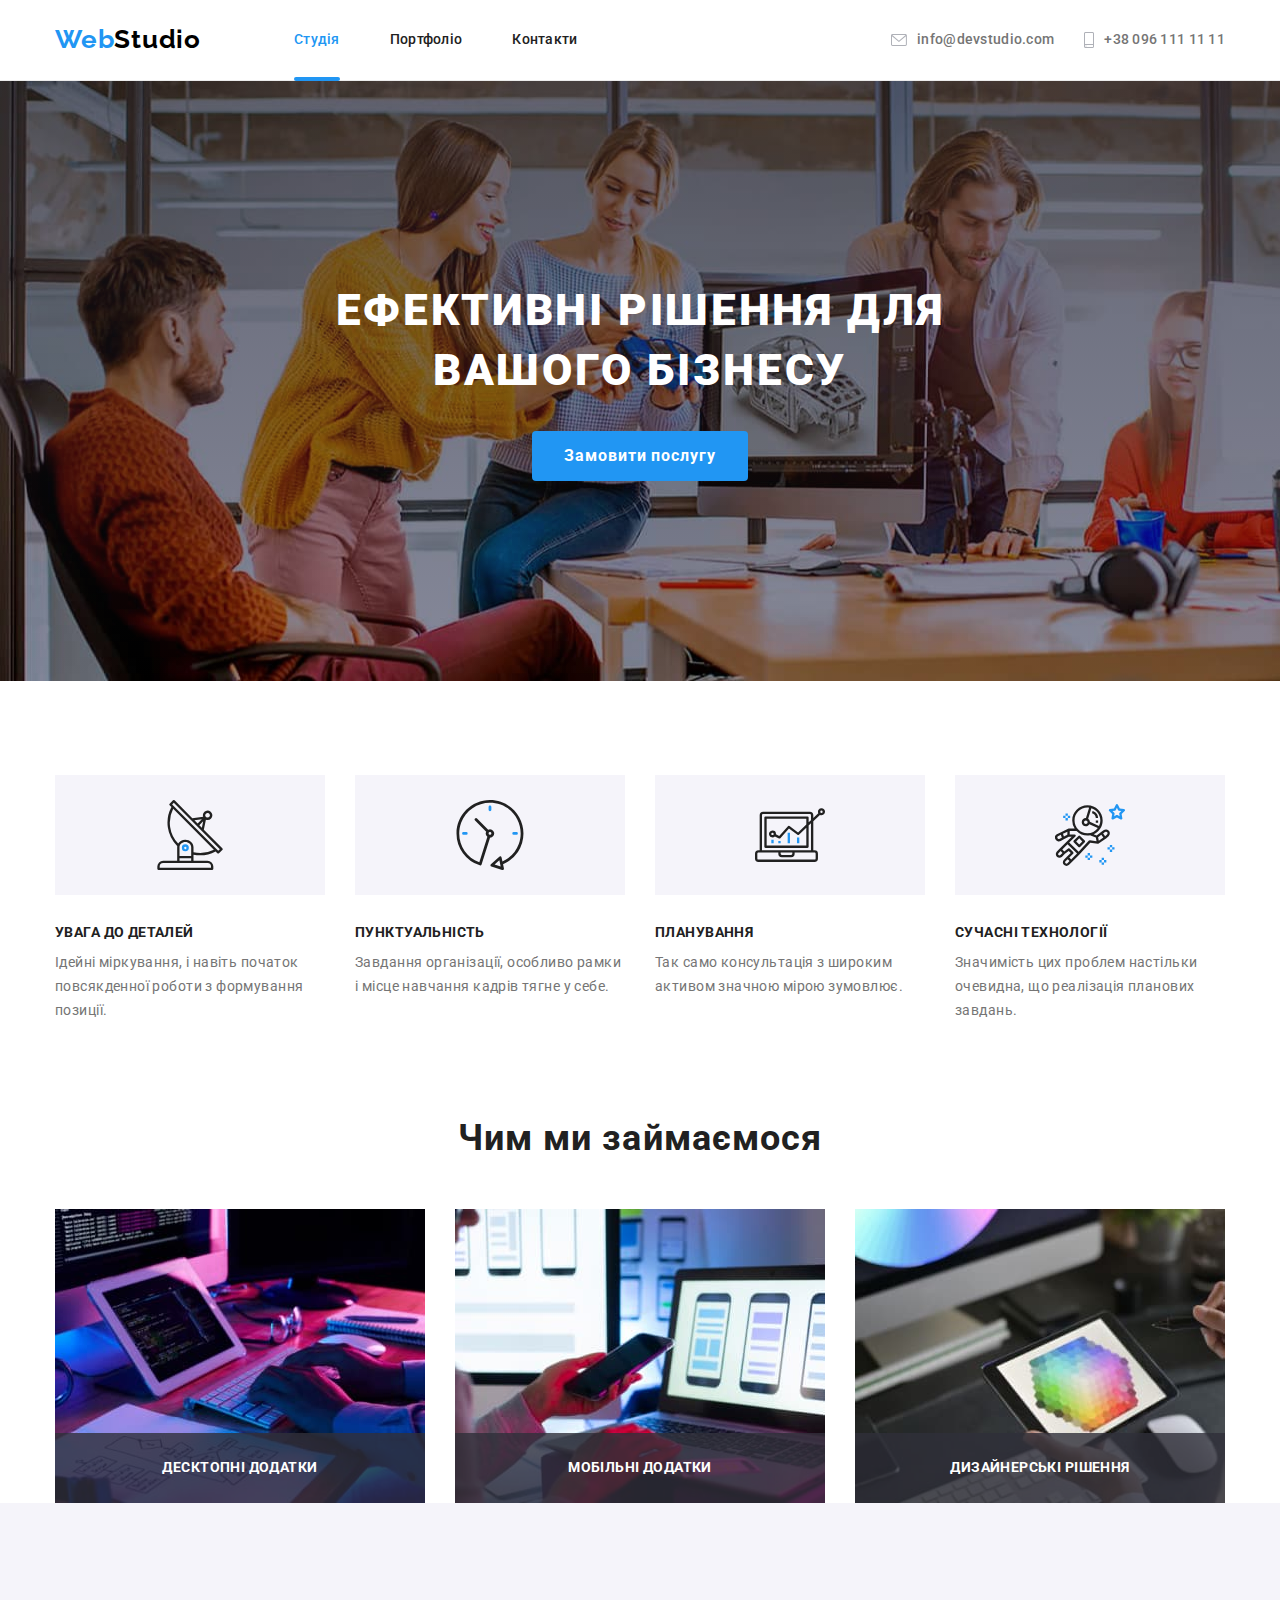
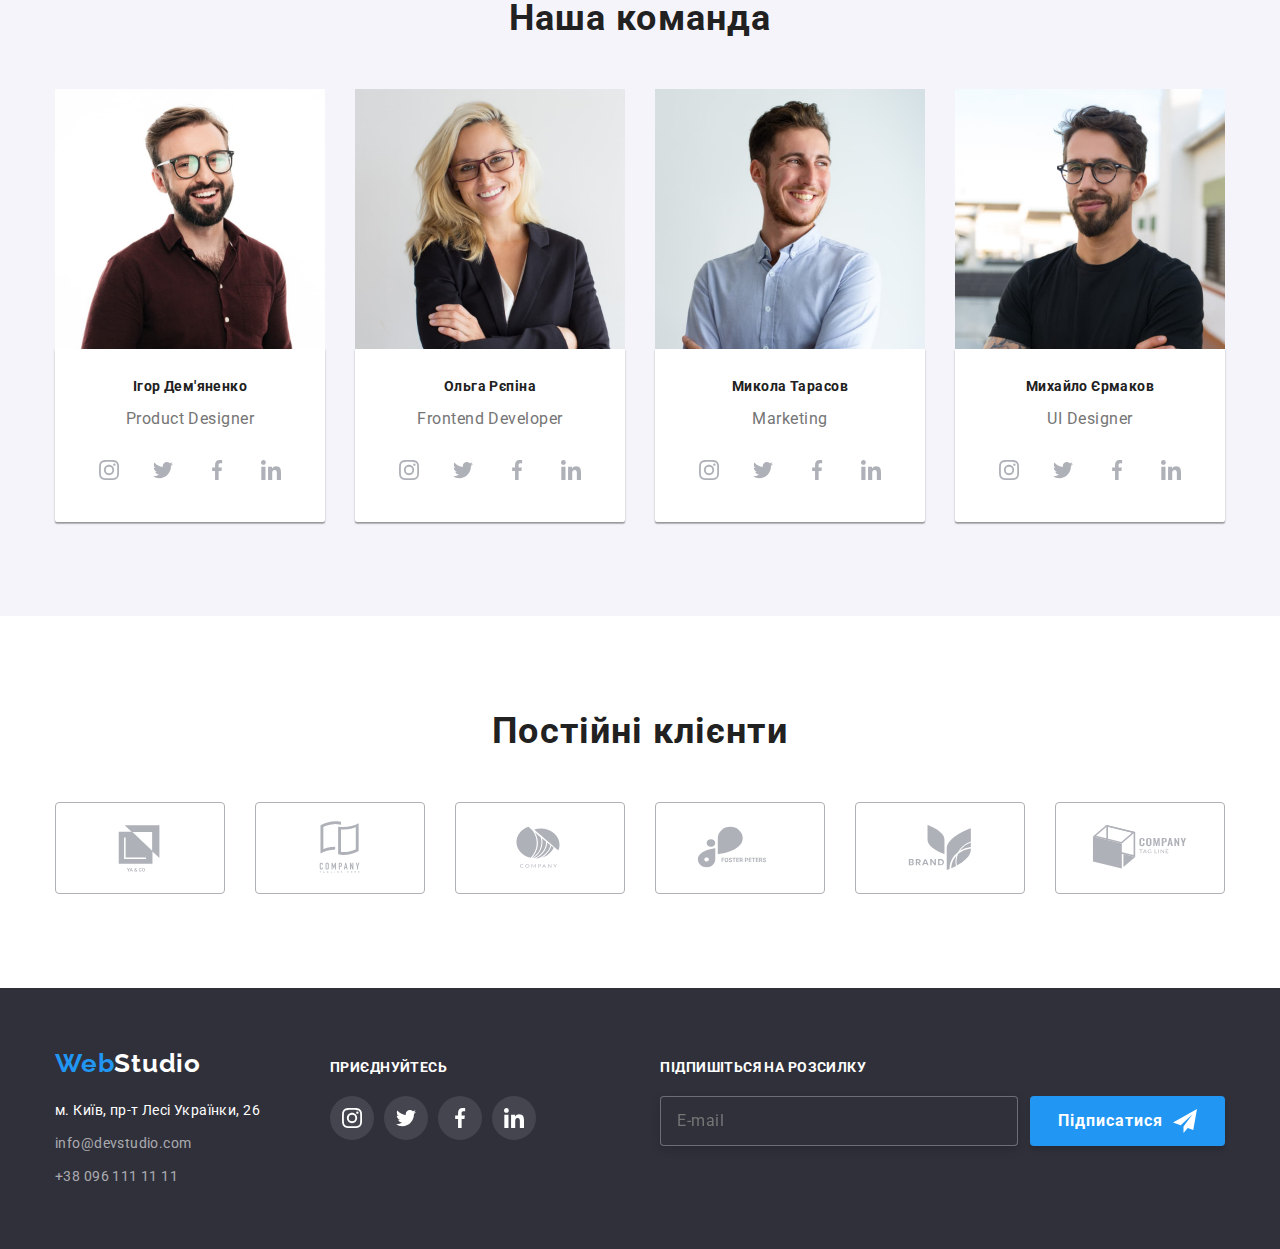
==== commit fb55b072: "правки по зауваженням ментора" ====
--- a/index.html
+++ b/index.html
@@ -106,7 +106,7 @@
                 <use href="./images/icons.svg#icon-astronaut"></use>
               </svg>
             </div>
-            <h3 class="title">сучасні технології</h3>
+            <h3 class="advantage__title title">сучасні технології</h3>
             <p class="text">
               Значимість цих проблем настільки очевидна, що реалізація планових
               завдань.
--- a/css/main.min.css
+++ b/css/main.min.css
@@ -1 +1 @@
-h1,h2,h3,h4,h5,h6,p,ul{margin:0;margin:0;padding:0;padding:0}.container{width:1200px;padding-left:15px;padding-right:15px;margin-left:auto;margin-right:auto}.img{display:block}.visually-hidden{position:absolute;width:1px;height:1px;margin:-1px;border:0;padding:0;white-space:nowrap;-webkit-clip-path:inset(100%);clip-path:inset(100%);clip:rect(0 0 0 0);overflow:hidden}.title{font-family:"Roboto","sens-serif";font-style:normal;font-weight:700;font-size:14px;line-height:1.14;letter-spacing:.03em;color:#212121}.text{margin-top:10px;font-family:"Roboto","sens-serif";font-style:normal;font-weight:400;font-size:14px;line-height:1.71;letter-spacing:.03em;color:#757575}.header{border-bottom:1px solid #ececec}.header__content{display:flex;align-items:center}.logo{color:#000;text-decoration:none;font-family:"Raleway","sens-serif";font-style:normal;font-weight:700;font-size:26px;line-height:1.19;letter-spacing:.03em;margin-right:93px;padding-top:24px;padding-bottom:25px}.logo--accent{color:#2196f3}.accent-line{position:relative}.accent-line::after{content:"";position:absolute;left:0;bottom:-1px;width:100%;height:4px;display:block;border-radius:2px;background-color:#2196f3}.navigation{display:flex;align-items:center}.contact__list{display:flex;list-style:none;gap:30px}.contact-container{margin-left:auto}.contact__link{display:block;color:#757575;text-decoration:none;font-family:"Roboto","sens-serif";font-style:normal;font-weight:500;font-size:14px;line-height:1.14;letter-spacing:.02em;padding-top:32px;padding-bottom:32px}.contact__list{list-style:none;display:flex;margin-left:auto}.contact__link{display:flex;flex-direction:row-reverse;align-items:center;gap:10px;text-decoration:none;fill:#afb1b8;transition:color 250ms cubic-bezier(0.4, 0, 0.2, 1),fill 250ms cubic-bezier(0.4, 0, 0.2, 1)}.contact__link:hover,.contact__link:focus{color:#2196f3;fill:#2196f3}.navigation__list{display:flex;list-style:none;gap:50px}.navigation__link{color:#212121;text-decoration:none;font-family:"Roboto","sens-serif";font-style:normal;font-weight:500;font-size:14px;line-height:1.14;letter-spacing:.02em;display:inline-block;padding-top:32px;padding-bottom:32px;transition:color 250ms cubic-bezier(0.4, 0, 0.2, 1)}.navigation__link:hover,.navigation__link:focus{color:#2196f3}.navigation__link--accent{color:#2196f3}.hero-section{background-image:linear-gradient(180deg, rgba(47, 48, 58, 0.4) 0%, rgba(47, 48, 58, 0) 100%),url("../images/bgImg.jpg");background-size:cover;background-repeat:no-repeat;max-width:1600px;max-height:600px;background-color:#2f303a;text-align:center;padding-top:200px;padding-bottom:200px;margin:0 auto}.hero__container{width:696px}.hero__title{color:#fff;font-family:"Roboto","sens-serif";font-style:normal;font-weight:900;font-size:44px;line-height:1.36;text-align:center;letter-spacing:.06em;text-align:center;text-transform:uppercase;margin-bottom:30px}.hero__button{cursor:pointer;color:#fff;background-color:#2196f3;border:0px;font-family:"Roboto","sens-serif";font-style:normal;font-weight:700;font-size:16px;line-height:1.88;letter-spacing:.06em;display:inline-block;padding-left:32px;padding-top:10px;padding-right:32px;padding-bottom:10px;border-radius:4px;transition:background-color 250ms cubic-bezier(0.4, 0, 0.2, 1)}.hero__button:hover,.hero__button:focus{background-color:#188ce8}.advantage{padding-top:94px}.advantage__list{list-style:none;display:flex;gap:30px}.advantage__container{background-color:#f5f4fa;width:270px;height:120px;display:flex;margin-bottom:30px;fill:currentColor;align-items:center;justify-content:center}.advantage__title{text-transform:uppercase}.working{padding-top:94px;padding-bottom:94px}.caption{font-family:"Roboto","sens-serif";font-style:normal;font-weight:700;font-size:36px;line-height:1.17;text-align:center;letter-spacing:.03em;color:#212121;margin-bottom:50px}.working__list{list-style:none;display:flex;gap:30px}.working__position{position:relative;display:block}.working__title{position:absolute;display:flex;justify-content:center;align-items:center;width:100%;left:0;bottom:0;text-transform:uppercase;background-color:rgba(47,48,58,.8);height:70px;margin-bottom:0;color:#fff}.title{font-family:"Roboto","sens-serif";font-style:normal;font-weight:700;font-size:14px;line-height:1.14;letter-spacing:.03em}.team{background-color:#f5f4fa;padding-top:94px;padding-bottom:94px}.team__list{list-style:none;display:flex;gap:30px}.team__text{font-size:16px}.team__card{background-color:#fff;text-align:center;border-radius:0 0 2px 2px;box-shadow:0px 1px 3px rgba(0,0,0,.1607843137),0px 1px 1px rgba(0,0,0,.1411764706),0px 2px 1px rgba(0,0,0,.2);padding-top:30px;padding-bottom:30px;padding-left:32px;padding-right:32px}.team-icon__list{list-style:none;display:flex;gap:10px;margin-top:16px}.team-icon__link{text-decoration:none;width:44px;height:44px;border-radius:50%;padding:12px;fill:#afb1b8;display:flex;align-items:center;justify-content:center;transition:background-color 250ms cubic-bezier(0.4, 0, 0.2, 1),fill 250ms cubic-bezier(0.4, 0, 0.2, 1)}.team-icon__link:hover,.team-icon__link:focus{fill:#fff;background-color:#2196f3}.clients{padding-top:94px;padding-bottom:94px}.clients__list{list-style:none;display:flex;gap:30px}.clients__link{border:1px solid #afb1b8;border-radius:4px;display:inline-block;fill:#afb1b8;width:170px;height:92px;display:flex;justify-content:center;align-items:center;transition:border 250ms cubic-bezier(0.4, 0, 0.2, 1),fill 250ms cubic-bezier(0.4, 0, 0.2, 1)}.clients__link:hover,.clients__link:focus{fill:#2196f3;border:1px solid #2196f3}.footer{background-color:#2f303a;padding-top:60px;padding-bottom:60px}.footer__position{display:flex;align-items:baseline}.footer__logo{display:inline-block;color:#fff;margin-bottom:20px;margin-right:0;padding:0}.adress__list{list-style:none;display:flex;flex-direction:column;gap:9px}.adress__link{text-decoration:none;color:rgba(255,255,255,.6);transition:color 250ms cubic-bezier(0.4, 0, 0.2, 1);font-family:"Roboto","sens-serif";font-style:normal;font-weight:400;font-size:14px;line-height:1.71;letter-spacing:.03em}.adress__link:hover,.adress__link:focus{color:#2196f3}.address__link--white{color:#fff}.footer-icon{display:flex;flex-direction:column;margin-left:70px}.footer-form__position{margin-left:auto}.footer__strong{display:inline-block;margin-bottom:20px;font-family:"Roboto","sens-serif";font-style:normal;font-weight:700;font-size:14px;line-height:1.14;letter-spacing:.03em;color:#fff;text-transform:uppercase}.footer-icon__list{list-style:none;display:flex;gap:10px}.footer-icon__link{text-decoration:none;width:44px;height:44px;border-radius:50%;display:flex;justify-content:center;align-items:center;fill:#fff;background-color:rgba(255,255,255,.1);transition:background-color 250ms cubic-bezier(0.4, 0, 0.2, 1)}.footer-icon__link:hover,.footer-icon__link:focus{background-color:#2196f3}.footer-form{display:flex;align-items:baseline;gap:12px}.footer-form__input{width:358px;color:rgba(255,255,255,.6);background-color:#2f303a;font-family:"Roboto";font-style:normal;font-weight:400;font-size:16px;line-height:1.25;letter-spacing:.03em;border:1px;padding-top:14px;padding-bottom:14px;padding-left:16px;border:1px solid rgba(255,255,255,.3);border-radius:4px;outline:none;filter:drop-shadow(0px 4px 4px rgba(0, 0, 0, 0.15))}.footer-form__btn{display:block;color:#fff;background-color:#2196f3;fill:#fff;box-shadow:0px 4px 4px rgba(0,0,0,.15);border:none;border-radius:4px;padding-left:28px;padding-right:28px;padding-top:10px;padding-bottom:10px;display:flex;gap:10px;align-items:center;cursor:pointer;font-family:"Roboto","sens-serif";font-style:normal;font-weight:700;font-size:16px;line-height:1.88;letter-spacing:.06em}.backdrop{position:fixed;top:0;left:0;width:100%;height:100%;background-color:rgba(0,0,0,.2);opacity:1;transition:opacity 250ms cubic-bezier(0.4, 0, 0.2, 1)}.is-hidden{opacity:0;pointer-events:none}.modal{position:absolute;top:50%;left:50%;width:528px;height:581px;background-color:#fff;transform:translate(-50%, -50%) scale(1);transition:transform 250ms cubic-bezier(0.4, 0, 0.2, 1);padding:40px}.modal__button{position:absolute;top:8px;right:8px;width:30px;height:30px;text-decoration:none;fill:#000;background-color:#fff;display:flex;justify-content:center;align-items:center;border:1px solid rgba(0,0,0,.1);border-radius:50%;cursor:pointer;transition:fill 250ms}.modal__button:hover,.modal__button:focus{fill:#2196f3}.form{display:flex;flex-direction:column}.form__title{font-family:"Roboto";font-style:normal;font-weight:700;font-size:20px;line-height:1.15;letter-spacing:.03em;display:block;text-align:center;color:#212121;margin-bottom:12px}.form__list{display:flex;flex-direction:column;gap:10px;margin-bottom:20px;list-style:none}.form__label{color:#757575;position:relative;display:flex;flex-direction:column;font-family:"Roboto";font-style:normal;font-weight:400;font-size:12px;line-height:1.17;letter-spacing:.01em}.form__label:focus-within .form__icon{fill:#2196f3}.form__label:focus-within .form__input,.form__label:focus-within .form__textarea{border:1px solid #2196f3}.form__input{display:inline-block;border:1px solid rgba(33,33,33,.2);border-radius:4px;padding-top:11px;padding-bottom:11px;padding-left:42px;outline:none;margin-top:4px;transition:border 250ms cubic-bezier(0.4, 0, 0.2, 1)}.form__icon{position:absolute;top:50%;left:12px;transition:fill 250ms cubic-bezier(0.4, 0, 0.2, 1)}.form__textarea{resize:none;padding-left:16px;padding-top:12px;padding-right:16px;padding-bottom:12px;font-family:"Roboto";font-style:normal;font-weight:400;font-size:12px;line-height:1.17;letter-spacing:.01em;color:#212121;border:1px solid rgba(33,33,33,.2);border-radius:4px;outline:none;margin-top:4px}.form__textarea::-moz-placeholder{color:rgba(117,117,117,.5)}.form__textarea:-ms-input-placeholder{color:rgba(117,117,117,.5)}.form__textarea::placeholder{color:rgba(117,117,117,.5)}.form__label-checkbox{display:flex;align-items:center;gap:10px;margin-bottom:30px;font-family:"Roboto","sens-serif";font-style:normal;font-weight:500;font-size:14px;line-height:1.14;letter-spacing:.02em;color:#757575}.form__input-checkbox{display:inline-block;-webkit-appearance:none;-moz-appearance:none;appearance:none}.form__link{text-decoration:none;color:#2196f3;border-bottom:1px solid #2196f3}.form__icon-checkbox{display:inline-block;background-image:url("../images/no-check.svg");width:16px;height:15px;transition:background-image 250ms cubic-bezier(0.4, 0, 0.2, 1)}.form__input-checkbox:checked~.form__icon-checkbox{background-image:url("../images/check.svg")}.form__btn{display:block;margin:0 auto;padding:10px;width:200px;height:50px;color:#fff;background-color:#2196f3;box-shadow:0px 4px 4px rgba(0,0,0,.15);border-radius:4px;border:none;cursor:pointer;font-family:"Roboto","sens-serif";font-style:normal;font-weight:700;font-size:16px;line-height:1.88;letter-spacing:.06em;transition:background-color 250ms cubic-bezier(0.4, 0, 0.2, 1)}.form__btn:hover,.form__btn:focus{background-color:#188ce8}.main__portfolio{padding-top:94px;padding-bottom:94px}.btn__list{list-style:none;display:flex;justify-content:center;gap:8px;margin-bottom:50px}.button{cursor:pointer;color:#212121;background-color:#f5f4fa;border:0px;font-family:"Roboto";font-style:normal;font-weight:500;font-size:16px;line-height:1.62;letter-spacing:.03em;padding-left:22px;padding-top:6px;padding-right:22px;padding-bottom:6px;border-radius:4px;transition:color 250ms cubic-bezier(0.4, 0, 0.2, 1),background-color 250ms cubic-bezier(0.4, 0, 0.2, 1),box-shadow 250ms cubic-bezier(0.4, 0, 0.2, 1)}.button:hover,.button:focus{color:#fff;background-color:#2196f3;box-shadow:0px 1px 1px rgba(0,0,0,.12),0px 4px 4px rgba(0,0,0,.06),1px 4px 6px rgba(0,0,0,.16);overflow:visible;transform:translateY(0)}.button--accent{color:#fff;background-color:#2196f3;box-shadow:0px 1px 1px rgba(0,0,0,.12),0px 4px 4px rgba(0,0,0,.06),1px 4px 6px rgba(0,0,0,.16)}.card__list{list-style:none;display:flex;flex-wrap:wrap;gap:30px}.card__overlay{position:relative;overflow:hidden}.card__text--overlay{position:absolute;top:0;left:0;width:100%;height:100%;background-color:rgba(33,150,243,.9);transform:translateY(101%);padding-left:24px;padding-top:63px;padding-right:24px;padding-bottom:63px;color:#fff;font-family:"Roboto";font-style:normal;font-weight:400;font-size:18px;line-height:1.56;letter-spacing:.03em;transition:transform 250ms cubic-bezier(0.4, 0, 0.2, 1)}.card__link{text-decoration:none;display:block}.card__link:hover,.card__link:focus,.card__link:hover .card__text--overlay,.card__link:focus .card__text--overlay{box-shadow:0px 1px 1px rgba(0,0,0,.12),0px 4px 4px rgba(0,0,0,.06),1px 4px 6px rgba(0,0,0,.16);overflow:visible;transform:translateY(0)}.card__border{padding-top:20px;padding-bottom:20px;padding-left:24px;padding-right:24px;border-left:1px solid #eee;border-right:1px solid #eee;border-bottom:1px solid #eee}/*# sourceMappingURL=main.min.css.map */+h1,h2,h3,h4,h5,h6,p,ul{margin:0;margin:0;padding:0;padding:0}.container{width:1200px;padding-left:15px;padding-right:15px;margin-left:auto;margin-right:auto}.img{display:block}.visually-hidden{position:absolute;width:1px;height:1px;margin:-1px;border:0;padding:0;white-space:nowrap;-webkit-clip-path:inset(100%);clip-path:inset(100%);clip:rect(0 0 0 0);overflow:hidden}.title{font-family:"Roboto","sens-serif";font-style:normal;font-weight:700;font-size:14px;line-height:1.14;letter-spacing:.03em;color:#212121}.text{margin-top:10px;font-family:"Roboto","sens-serif";font-style:normal;font-weight:400;font-size:14px;line-height:1.71;letter-spacing:.03em;color:#757575}.header{border-bottom:1px solid #ececec}.header__content{display:flex;align-items:center}.logo{color:#000;text-decoration:none;font-family:"Raleway","sens-serif";font-style:normal;font-weight:700;font-size:26px;line-height:1.19;letter-spacing:.03em;margin-right:93px;padding-top:24px;padding-bottom:25px}.logo--accent{color:#2196f3}.accent-line{position:relative}.accent-line::after{content:"";position:absolute;left:0;bottom:-1px;width:100%;height:4px;display:block;border-radius:2px;background-color:#2196f3}.navigation{display:flex;align-items:center}.contact__list{display:flex;list-style:none;gap:30px}.contact-container{margin-left:auto}.contact__link{display:block;color:#757575;text-decoration:none;font-family:"Roboto","sens-serif";font-style:normal;font-weight:500;font-size:14px;line-height:1.14;letter-spacing:.02em;padding-top:32px;padding-bottom:32px}.contact__list{list-style:none;display:flex;margin-left:auto}.contact__link{display:flex;flex-direction:row-reverse;align-items:center;gap:10px;text-decoration:none;fill:#afb1b8;transition:color 250ms cubic-bezier(0.4, 0, 0.2, 1),fill 250ms cubic-bezier(0.4, 0, 0.2, 1)}.contact__link:hover,.contact__link:focus{color:#2196f3;fill:#2196f3}.navigation__list{display:flex;list-style:none;gap:50px}.navigation__link{color:#212121;text-decoration:none;font-family:"Roboto","sens-serif";font-style:normal;font-weight:500;font-size:14px;line-height:1.14;letter-spacing:.02em;display:inline-block;padding-top:32px;padding-bottom:32px;transition:color 250ms cubic-bezier(0.4, 0, 0.2, 1)}.navigation__link:hover,.navigation__link:focus{color:#2196f3}.navigation__link--accent{color:#2196f3}.hero-section{background-image:linear-gradient(180deg, rgba(47, 48, 58, 0.4) 0%, rgba(47, 48, 58, 0) 100%),url("../images/bgImg.jpg");background-size:cover;background-repeat:no-repeat;max-width:1600px;max-height:600px;background-color:#2f303a;text-align:center;padding-top:200px;padding-bottom:200px;margin:0 auto}.hero__container{width:696px}.hero__title{color:#fff;font-family:"Roboto","sens-serif";font-style:normal;font-weight:900;font-size:44px;line-height:1.36;text-align:center;letter-spacing:.06em;text-align:center;text-transform:uppercase;margin-bottom:30px}.hero__button{cursor:pointer;color:#fff;background-color:#2196f3;border:0px;font-family:"Roboto","sens-serif";font-style:normal;font-weight:700;font-size:16px;line-height:1.88;letter-spacing:.06em;display:inline-block;padding-left:32px;padding-top:10px;padding-right:32px;padding-bottom:10px;border-radius:4px;transition:background-color 250ms cubic-bezier(0.4, 0, 0.2, 1)}.hero__button:hover,.hero__button:focus{background-color:#188ce8}.advantage{padding-top:94px}.advantage__list{list-style:none;display:flex;gap:30px}.advantage__container{background-color:#f5f4fa;width:270px;height:120px;display:flex;margin-bottom:30px;fill:currentColor;align-items:center;justify-content:center}.advantage__title{text-transform:uppercase}.working{padding-top:94px}.caption{font-family:"Roboto","sens-serif";font-style:normal;font-weight:700;font-size:36px;line-height:1.17;text-align:center;letter-spacing:.03em;color:#212121;margin-bottom:50px}.working__list{list-style:none;display:flex;gap:30px}.working__position{position:relative;display:block}.working__title{position:absolute;display:flex;justify-content:center;align-items:center;width:100%;left:0;bottom:0;text-transform:uppercase;background-color:rgba(47,48,58,.8);height:70px;margin-bottom:0;color:#fff}.title{font-family:"Roboto","sens-serif";font-style:normal;font-weight:700;font-size:14px;line-height:1.14;letter-spacing:.03em}.team{background-color:#f5f4fa;padding-top:94px;padding-bottom:94px}.team__list{list-style:none;display:flex;gap:30px}.team__text{font-size:16px}.team__card{background-color:#fff;text-align:center;border-radius:0 0 2px 2px;box-shadow:0px 1px 3px rgba(0,0,0,.1607843137),0px 1px 1px rgba(0,0,0,.1411764706),0px 2px 1px rgba(0,0,0,.2);padding-top:30px;padding-bottom:30px;padding-left:32px;padding-right:32px}.team-icon__list{list-style:none;display:flex;gap:10px;margin-top:16px}.team-icon__link{text-decoration:none;width:44px;height:44px;border-radius:50%;padding:12px;fill:#afb1b8;display:flex;align-items:center;justify-content:center;transition:background-color 250ms cubic-bezier(0.4, 0, 0.2, 1),fill 250ms cubic-bezier(0.4, 0, 0.2, 1)}.team-icon__link:hover,.team-icon__link:focus{fill:#fff;background-color:#2196f3}.clients{padding-top:94px;padding-bottom:94px}.clients__list{list-style:none;display:flex;gap:30px}.clients__link{border:1px solid #afb1b8;border-radius:4px;display:inline-block;fill:#afb1b8;width:170px;height:92px;display:flex;justify-content:center;align-items:center;transition:border 250ms cubic-bezier(0.4, 0, 0.2, 1),fill 250ms cubic-bezier(0.4, 0, 0.2, 1)}.clients__link:hover,.clients__link:focus{fill:#2196f3;border:1px solid #2196f3}.footer{background-color:#2f303a;padding-top:60px;padding-bottom:60px}.footer__position{display:flex;align-items:baseline}.footer__logo{display:inline-block;color:#fff;margin-bottom:20px;margin-right:0;padding:0}.adress__list{list-style:none;display:flex;flex-direction:column;gap:9px}.adress__link{text-decoration:none;color:rgba(255,255,255,.6);transition:color 250ms cubic-bezier(0.4, 0, 0.2, 1);font-family:"Roboto","sens-serif";font-style:normal;font-weight:400;font-size:14px;line-height:1.71;letter-spacing:.03em}.adress__link:hover,.adress__link:focus{color:#2196f3}.address__link--white{color:#fff}.footer-icon{display:flex;flex-direction:column;margin-left:70px}.footer-form__position{margin-left:auto}.footer__strong{display:inline-block;margin-bottom:20px;font-family:"Roboto","sens-serif";font-style:normal;font-weight:700;font-size:14px;line-height:1.14;letter-spacing:.03em;color:#fff;text-transform:uppercase}.footer-icon__list{list-style:none;display:flex;gap:10px}.footer-icon__link{text-decoration:none;width:44px;height:44px;border-radius:50%;display:flex;justify-content:center;align-items:center;fill:#fff;background-color:rgba(255,255,255,.1);transition:background-color 250ms cubic-bezier(0.4, 0, 0.2, 1)}.footer-icon__link:hover,.footer-icon__link:focus{background-color:#2196f3}.footer-form{display:flex;align-items:baseline;gap:12px}.footer-form__input{width:358px;color:rgba(255,255,255,.6);background-color:#2f303a;font-family:"Roboto";font-style:normal;font-weight:400;font-size:16px;line-height:1.25;letter-spacing:.03em;border:1px;padding-top:14px;padding-bottom:14px;padding-left:16px;border:1px solid rgba(255,255,255,.3);border-radius:4px;outline:none;filter:drop-shadow(0px 4px 4px rgba(0, 0, 0, 0.15))}.footer-form__btn{display:block;color:#fff;background-color:#2196f3;fill:#fff;box-shadow:0px 4px 4px rgba(0,0,0,.15);border:none;border-radius:4px;padding-left:28px;padding-right:28px;padding-top:10px;padding-bottom:10px;display:flex;gap:10px;align-items:center;cursor:pointer;font-family:"Roboto","sens-serif";font-style:normal;font-weight:700;font-size:16px;line-height:1.88;letter-spacing:.06em}.backdrop{position:fixed;top:0;left:0;width:100%;height:100%;background-color:rgba(0,0,0,.2);opacity:1;transition:opacity 250ms cubic-bezier(0.4, 0, 0.2, 1)}.is-hidden{opacity:0;pointer-events:none}.modal{position:absolute;top:50%;left:50%;width:528px;height:581px;background-color:#fff;transform:translate(-50%, -50%) scale(1);transition:transform 250ms cubic-bezier(0.4, 0, 0.2, 1);padding:40px}.modal__button{position:absolute;top:8px;right:8px;width:30px;height:30px;text-decoration:none;fill:#000;background-color:#fff;display:flex;justify-content:center;align-items:center;border:1px solid rgba(0,0,0,.1);border-radius:50%;cursor:pointer;transition:fill 250ms}.modal__button:hover,.modal__button:focus{fill:#2196f3}.form{display:flex;flex-direction:column}.form__title{font-family:"Roboto";font-style:normal;font-weight:700;font-size:20px;line-height:1.15;letter-spacing:.03em;display:block;text-align:center;color:#212121;margin-bottom:12px}.form__list{display:flex;flex-direction:column;gap:10px;margin-bottom:20px;list-style:none}.form__label{color:#757575;position:relative;display:flex;flex-direction:column;font-family:"Roboto";font-style:normal;font-weight:400;font-size:12px;line-height:1.17;letter-spacing:.01em}.form__label:focus-within .form__icon{fill:#2196f3}.form__label:focus-within .form__input,.form__label:focus-within .form__textarea{border:1px solid #2196f3}.form__input{display:inline-block;border:1px solid rgba(33,33,33,.2);border-radius:4px;padding-top:11px;padding-bottom:11px;padding-left:42px;outline:none;margin-top:4px;transition:border 250ms cubic-bezier(0.4, 0, 0.2, 1)}.form__icon{position:absolute;top:50%;left:12px;transition:fill 250ms cubic-bezier(0.4, 0, 0.2, 1)}.form__textarea{height:120px;resize:none;padding-left:16px;padding-top:12px;padding-right:16px;padding-bottom:12px;font-family:"Roboto";font-style:normal;font-weight:400;font-size:12px;line-height:1.17;letter-spacing:.01em;color:#212121;border:1px solid rgba(33,33,33,.2);border-radius:4px;outline:none;margin-top:4px}.form__textarea::-moz-placeholder{color:rgba(117,117,117,.5)}.form__textarea:-ms-input-placeholder{color:rgba(117,117,117,.5)}.form__textarea::placeholder{color:rgba(117,117,117,.5)}.form__label-checkbox{display:flex;align-items:center;gap:10px;margin-bottom:30px;font-family:"Roboto","sens-serif";font-style:normal;font-weight:500;font-size:14px;line-height:1.14;letter-spacing:.02em;color:#757575}.form__input-checkbox{display:inline-block;-webkit-appearance:none;-moz-appearance:none;appearance:none}.form__link{text-decoration:none;color:#2196f3;border-bottom:1px solid #2196f3}.form__icon-checkbox{display:inline-block;background-image:url("../images/no-check.svg");width:16px;height:15px;transition:background-image 250ms cubic-bezier(0.4, 0, 0.2, 1)}.form__input-checkbox:checked~.form__icon-checkbox{background-image:url("../images/check.svg")}.form__btn{display:block;margin:0 auto;padding:10px;width:200px;height:50px;color:#fff;background-color:#2196f3;box-shadow:0px 4px 4px rgba(0,0,0,.15);border-radius:4px;border:none;cursor:pointer;font-family:"Roboto","sens-serif";font-style:normal;font-weight:700;font-size:16px;line-height:1.88;letter-spacing:.06em;transition:background-color 250ms cubic-bezier(0.4, 0, 0.2, 1)}.form__btn:hover,.form__btn:focus{background-color:#188ce8}.main__portfolio{padding-top:94px;padding-bottom:94px}.btn__list{list-style:none;display:flex;justify-content:center;gap:8px;margin-bottom:50px}.button{cursor:pointer;color:#212121;background-color:#f5f4fa;border:0px;font-family:"Roboto";font-style:normal;font-weight:500;font-size:16px;line-height:1.62;letter-spacing:.03em;padding-left:22px;padding-top:6px;padding-right:22px;padding-bottom:6px;border-radius:4px;transition:color 250ms cubic-bezier(0.4, 0, 0.2, 1),background-color 250ms cubic-bezier(0.4, 0, 0.2, 1),box-shadow 250ms cubic-bezier(0.4, 0, 0.2, 1)}.button:hover,.button:focus{color:#fff;background-color:#2196f3;box-shadow:0px 1px 1px rgba(0,0,0,.12),0px 4px 4px rgba(0,0,0,.06),1px 4px 6px rgba(0,0,0,.16);overflow:visible;transform:translateY(0)}.button--accent{color:#fff;background-color:#2196f3;box-shadow:0px 1px 1px rgba(0,0,0,.12),0px 4px 4px rgba(0,0,0,.06),1px 4px 6px rgba(0,0,0,.16)}.card__list{list-style:none;display:flex;flex-wrap:wrap;gap:30px}.card__overlay{position:relative;overflow:hidden}.card__text--overlay{position:absolute;top:0;left:0;width:100%;height:100%;background-color:rgba(33,150,243,.9);transform:translateY(101%);padding-left:24px;padding-top:63px;padding-right:24px;padding-bottom:63px;color:#fff;font-family:"Roboto";font-style:normal;font-weight:400;font-size:18px;line-height:1.56;letter-spacing:.03em;transition:transform 250ms cubic-bezier(0.4, 0, 0.2, 1)}.card__link{text-decoration:none;display:block}.card__link:hover,.card__link:focus,.card__link:hover .card__text--overlay,.card__link:focus .card__text--overlay{box-shadow:0px 1px 1px rgba(0,0,0,.12),0px 4px 4px rgba(0,0,0,.06),1px 4px 6px rgba(0,0,0,.16);overflow:visible;transform:translateY(0)}.card__border{padding-top:20px;padding-bottom:20px;padding-left:24px;padding-right:24px;border-left:1px solid #eee;border-right:1px solid #eee;border-bottom:1px solid #eee}/*# sourceMappingURL=main.min.css.map */